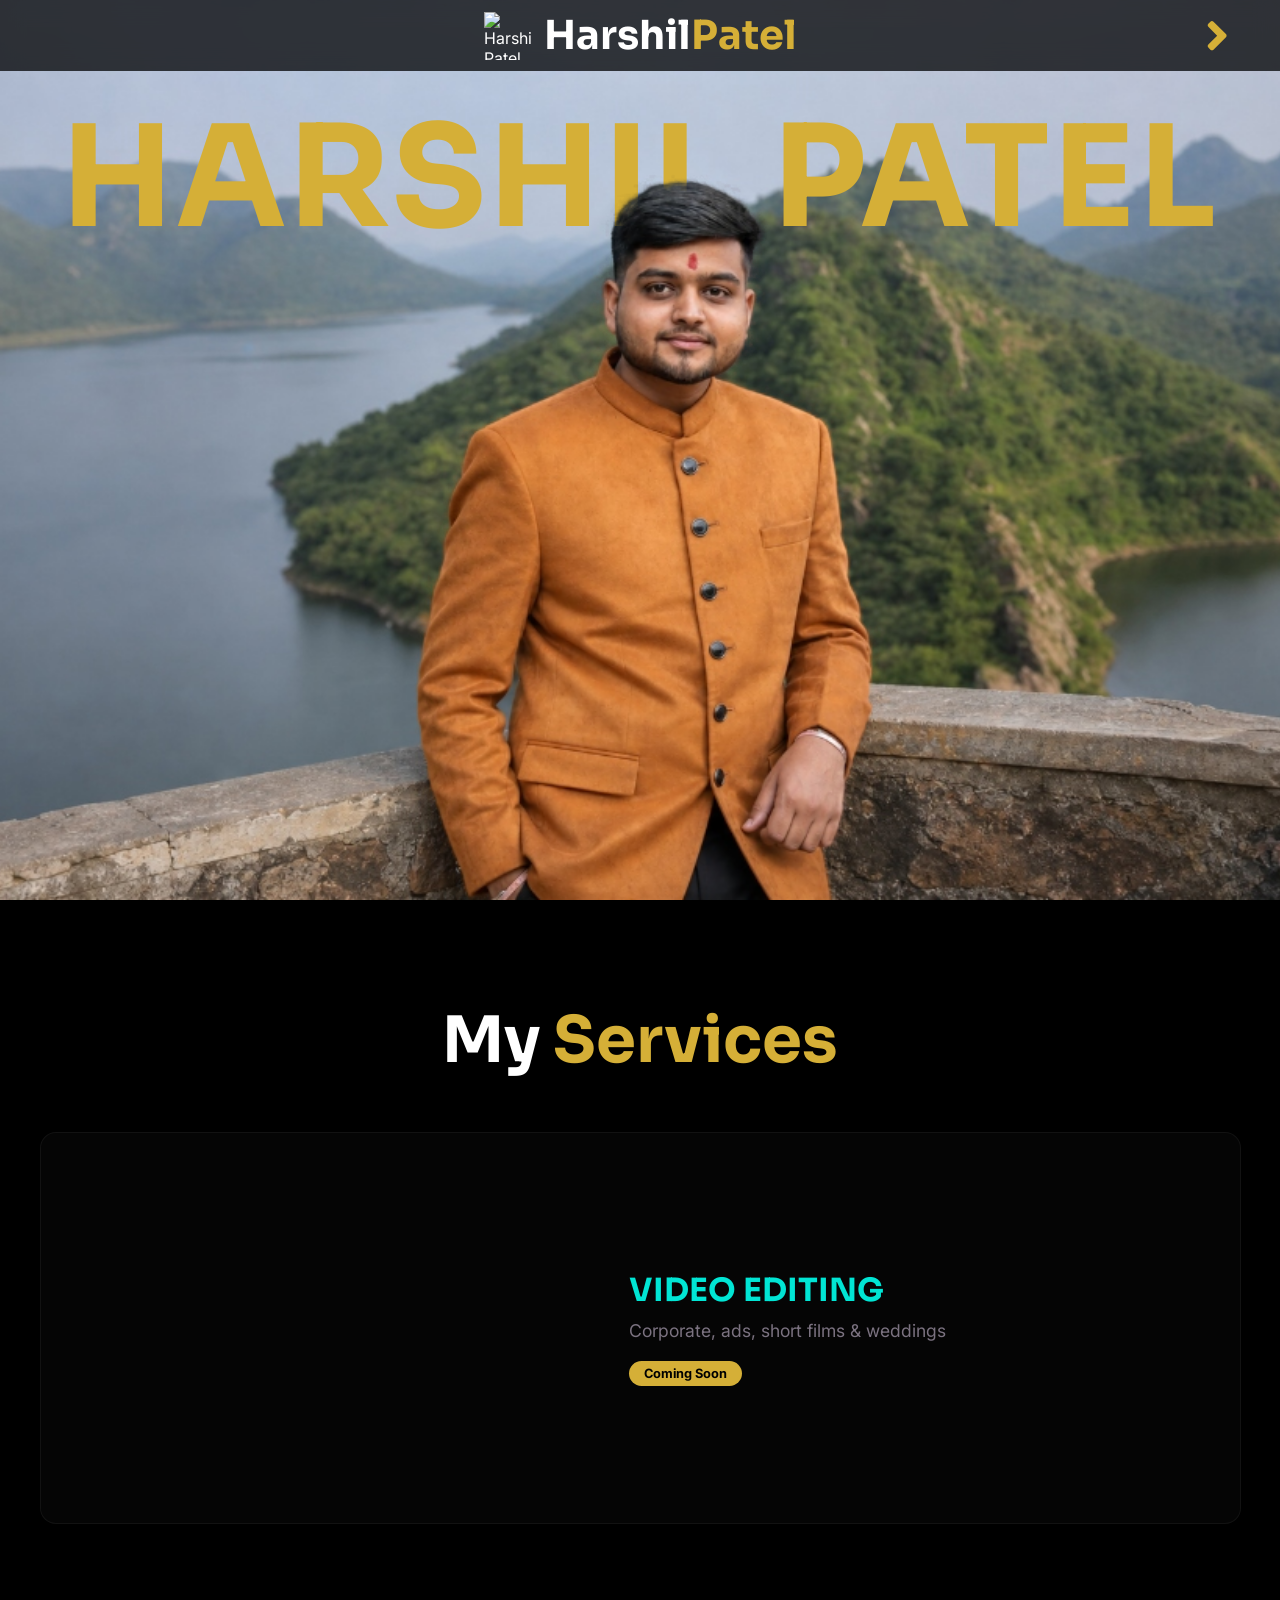
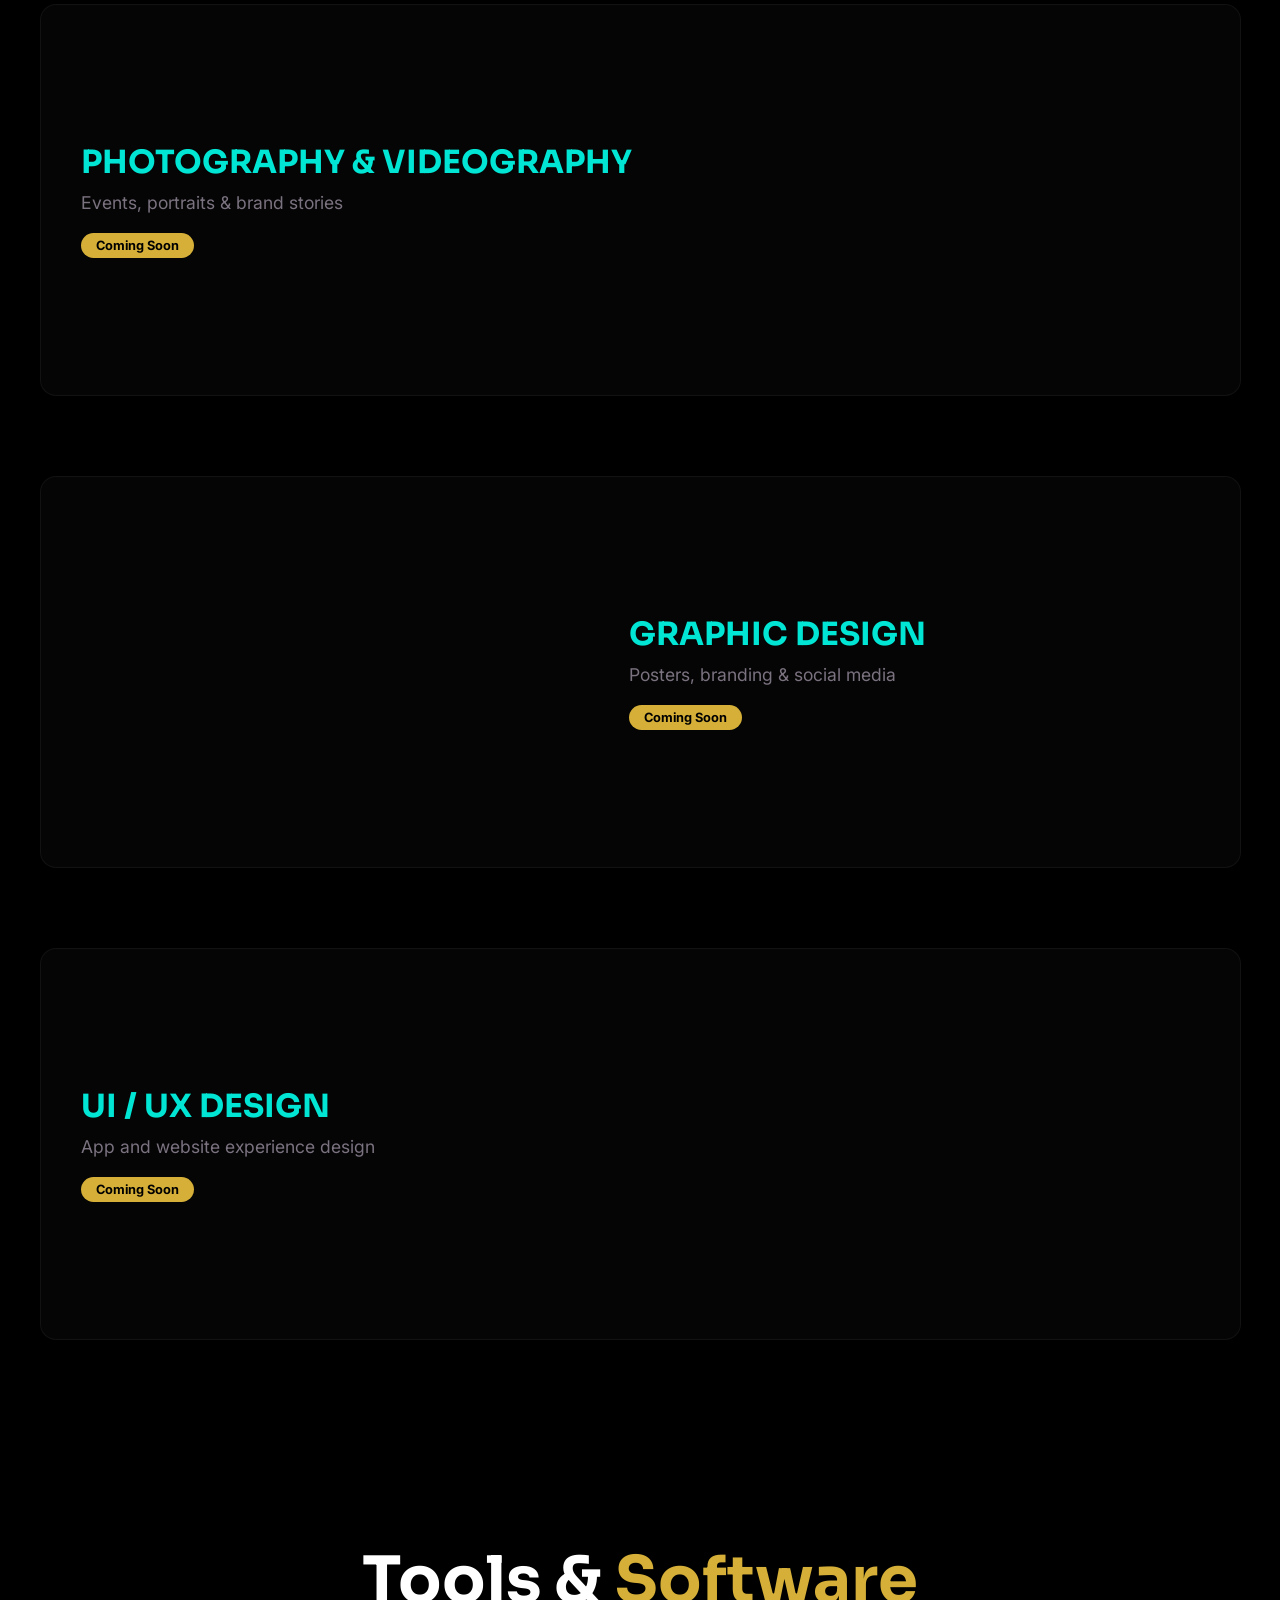
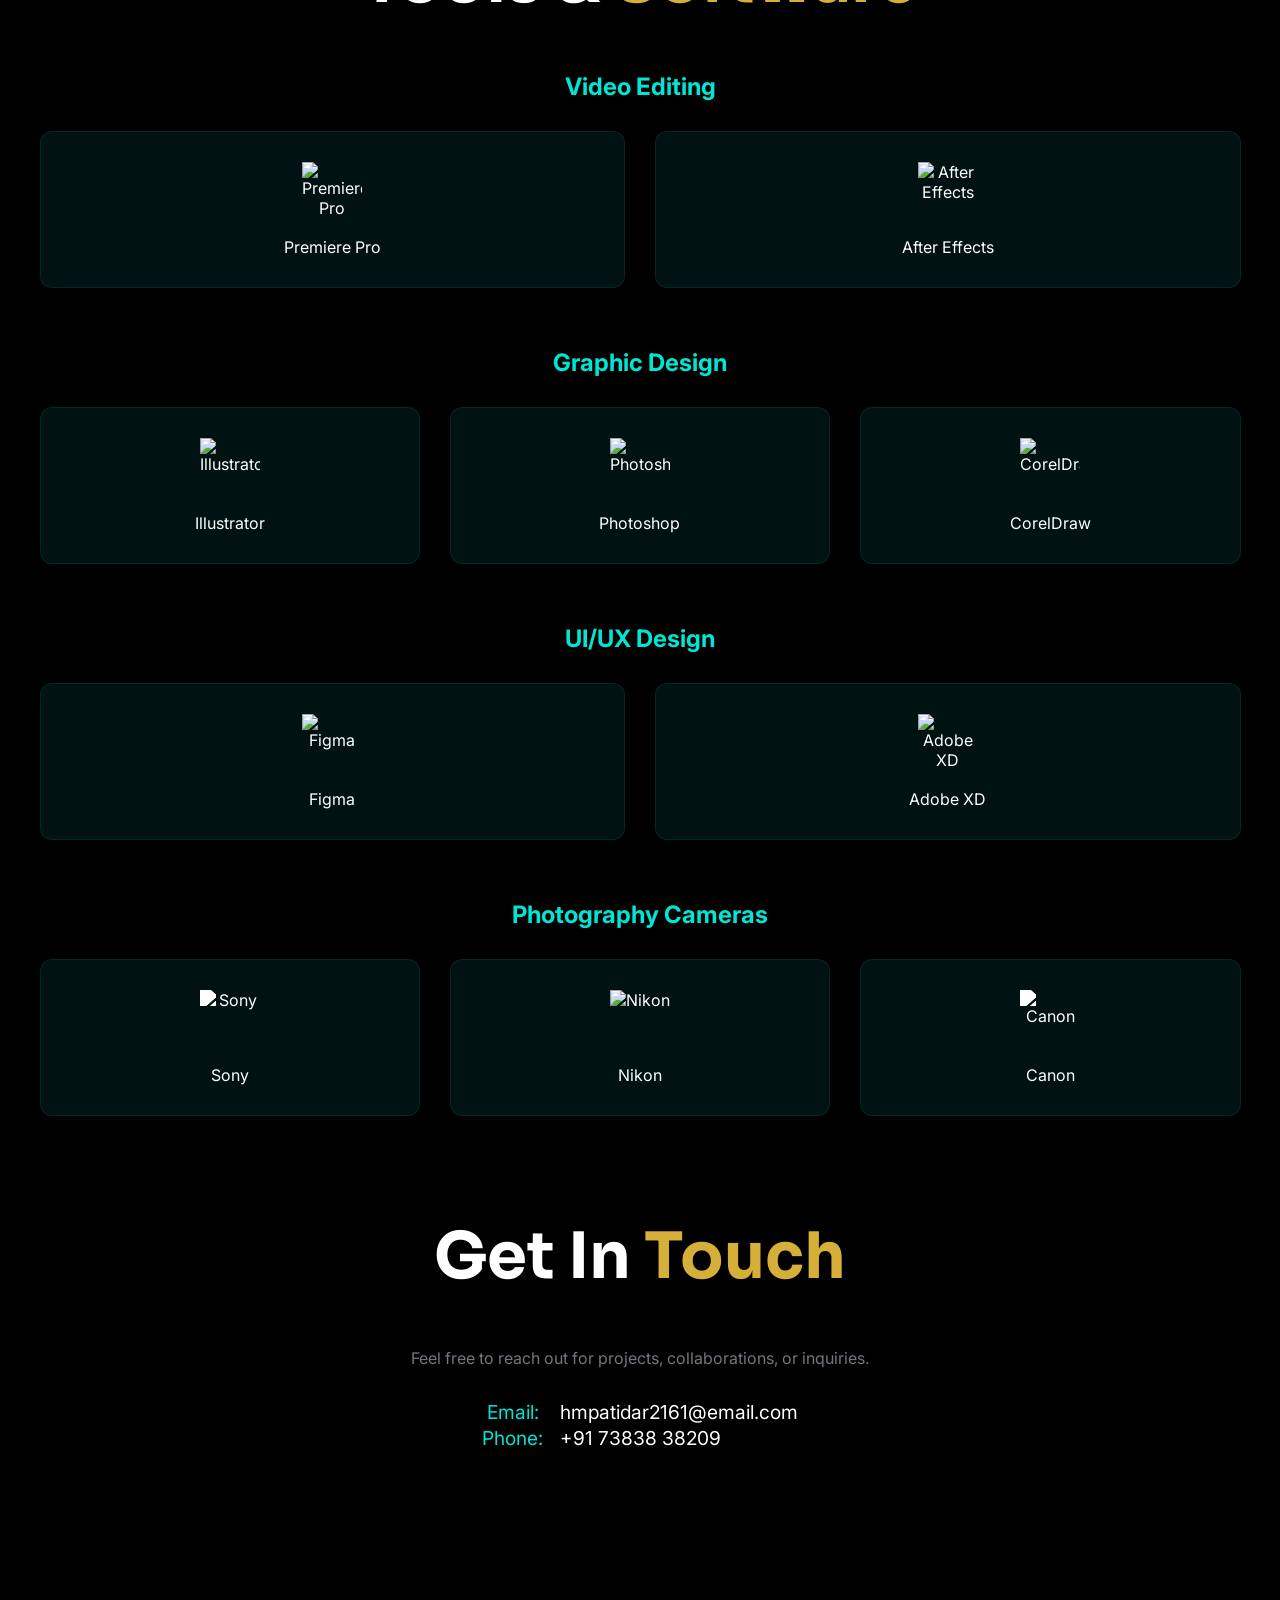
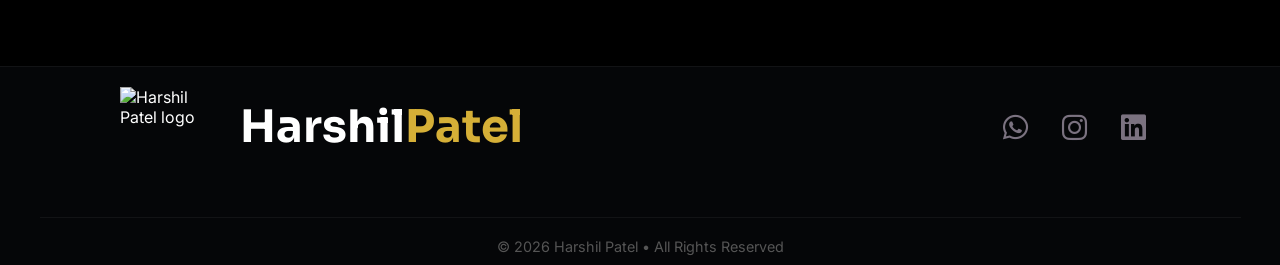
==== index.html @ 3a391cc7 "push to git" ====
<!DOCTYPE html>
<html lang="en">

<head>
  <meta charset="UTF-8" />
  <meta name="viewport" content="width=device-width, initial-scale=1.0" />
  <title>Harshil Patel | Cinematic Scroll Portfolio</title>
  <link rel="preconnect" href="https://fonts.googleapis.com">
  <link rel="preconnect" href="https://fonts.gstatic.com" crossorigin>
  <link
    href="https://fonts.googleapis.com/css2?family=Inter:wght@300;400;500;600&family=Sora:wght@400;600;700&display=swap"
    rel="stylesheet">
  <link rel="stylesheet" href="https://cdnjs.cloudflare.com/ajax/libs/font-awesome/6.4.0/css/all.min.css">
  <link rel="stylesheet" href="css/style.css" />
</head>

<body>

  <!-- NAVBAR -->
  <header class="navbar">
    <div class="nav-container">
      <a href="#" class="brand">
        <img src="assets/images/3D Logo SQ Saffron TP.gif" alt="Harshil Patel logo" class="brand-logo" />
        <div class="logo">Harshil<span>Patel</span></div>
      </a>

      <button class="hamburger" id="hamburger" aria-label="Open menu" aria-expanded="false" type="button">
        <svg width="20" height="24" viewBox="0 0 11 16" fill="none" xmlns="http://www.w3.org/2000/svg">
          <path d="M9.74365 8.64502L3.10303 15.2856C2.64404 15.7446 1.90186 15.7446 1.44775 15.2856L0.344238 14.1821C-0.114746 13.7231 -0.114746 12.981 0.344238 12.5269L5.05127 7.81982L0.344238 3.11279C-0.114746 2.65381 -0.114746 1.91162 0.344238 1.45752L1.44287 0.344238C1.90186 -0.114746 2.64404 -0.114746 3.09814 0.344238L9.73877 6.98486C10.2026 7.44385 10.2026 8.18604 9.74365 8.64502Z"/>
        </svg>
      </button>

      <nav class="nav-links" id="nav-links">
        <a href="#about" class="nav-link">About</a>
        <a href="#work" class="nav-link">Work</a>
        <a href="#tools" class="nav-link">Tools</a>
        <a href="#contact" class="nav-link">Contact</a>
      </nav>
    </div>
  </header>

  <!-- GSAP SCROLL CONTAINER -->
  <div class="scroll-container">

    <!-- HERO PINNED SECTION (Handles Hero -> Name Reveal -> About Me) -->
    <section class="pin-hero">

      <!-- SEQUENCE 1: Initial Full Image, Filled Name, Subtitle -->
      <div class="seq-1" style="z-index: 10;">
        <!-- BACKGROUND LAYER (Animates with seq-1) -->
        <div class="hero-layer hero-bg-layer" style="z-index: 0;">
          <img src="assets/images/harshil-lake.jpg" alt="Background" class="hero-bg-img"
            style="width: 100%; height: 100%; object-fit: cover;">
        </div>

        <div class="hero-layer hero-text-layer seq-1-text-layer">
          <div class="hero-text-content" style="width: 100%;">
            <h1 class="filled-name split-name">
              <span class="first-name">HARSHIL</span>
              <span class="last-name">PATEL</span>
            </h1>
          </div>
        </div>
        <div class="hero-layer hero-fg" style="z-index: 2;">
          <img src="assets/images/harshil-cutout.png" alt="Harshil Patel" class="profile-cutout">
        </div>
      </div>

      <!-- SEQUENCE 2: Stroke Name From Off-Screen -> Fills -> Subtitle Fades In -->
      <div class="seq-2">
        <div class="hero-text-content" style="width: 100%;">
          <svg class="stroke-name-svg">
            <text x="50%" y="50%" dy=".35em" text-anchor="middle" class="stroke-name-new">HARSHIL PATEL</text>
          </svg>
          <div class="seq-2-subtitle">
            <p class="hero-subtitle">Creative Visual Storyteller</p>
            <p class="hero-desc">Video Editing • Photography • Graphic Design • UI/UX</p>
          </div>
        </div>
      </div>

      <!-- SEQUENCE 3: About Me Fades In -->
      <div id="about" class="seq-3 about-content-pinned">
        <div class="container" style="max-width: 900px;">
          <h2 class="section-title" style="margin-bottom: 30px;">About <span>Me</span></h2>
          <div class="about-content">
            <p class="about-text">
              I'm a passionate creative professional dedicated to bringing stories to life through visual media. With
              expertise in video editing, photography, graphic design, and UI/UX, I combine technical skills with
              artistic vision to deliver compelling content that resonates with audiences.
            </p>
            <p class="about-text">
              My approach is collaborative and detail-oriented. Whether it's editing a corporate video, capturing a
              special moment, designing brand materials, or crafting intuitive digital experiences, I'm committed to
              exceeding expectations and creating work that makes an impact.
            </p>
            <div class="about-skills">
              <div class="skill-group">
                <h3>Video Production</h3>
                <ul>
                  <li>Video Editing</li>
                  <li>Color Grading</li>
                  <li>Motion Graphics</li>
                </ul>
              </div>
              <div class="skill-group">
                <h3>Visual Design</h3>
                <ul>
                  <li>Photography</li>
                  <li>Graphic Design</li>
                  <li>Branding</li>
                </ul>
              </div>
              <div class="skill-group">
                <h3>Digital Design</h3>
                <ul>
                  <li>UI/UX Design</li>
                  <li>Web Design</li>
                  <li>App Design</li>
                </ul>
              </div>
            </div>
          </div>
        </div>
      </div>

    </section>

    <!-- SERVICES (CHARACTER STYLE REVEAL) -->
    <section id="work" class="work-section panel">
      <div class="container">
        <h2 class="section-title">My <span>Services</span></h2>

        <div class="service-showcase">
          <!-- Video Editing -->
          <div class="service-card char-reveal">
            <div class="service-img"
              style="background-image: url('https://images.unsplash.com/photo-1574717024653-61fd2cf4d44d?auto=format&fit=crop&q=80&w=800');">
            </div>
            <div class="service-info">
              <h3>VIDEO EDITING</h3>
              <p>Corporate, ads, short films & weddings</p>
              <span class="coming-soon">Coming Soon</span>
            </div>
          </div>

          <!-- Photography & Videography -->
          <div class="service-card char-reveal">
            <div class="service-img"
              style="background-image: url('https://images.unsplash.com/photo-1516035069371-29a1b244cc32?auto=format&fit=crop&q=80&w=800');">
            </div>
            <div class="service-info">
              <h3>PHOTOGRAPHY & VIDEOGRAPHY</h3>
              <p>Events, portraits & brand stories</p>
              <span class="coming-soon">Coming Soon</span>
            </div>
          </div>

          <!-- Graphic Design -->
          <div class="service-card char-reveal">
            <div class="service-img"
              style="background-image: url('https://images.unsplash.com/photo-1626785773579-c19280ab4448?auto=format&fit=crop&q=80&w=800');">
            </div>
            <div class="service-info">
              <h3>GRAPHIC DESIGN</h3>
              <p>Posters, branding & social media</p>
              <span class="coming-soon">Coming Soon</span>
            </div>
          </div>

          <!-- UI/UX -->
          <div class="service-card char-reveal">
            <div class="service-img"
              style="background-image: url('https://images.unsplash.com/photo-1561070791-2526d30994b5?auto=format&fit=crop&q=80&w=800');">
            </div>
            <div class="service-info">
              <h3>UI / UX DESIGN</h3>
              <p>App and website experience design</p>
              <span class="coming-soon">Coming Soon</span>
            </div>
          </div>
        </div>
      </div>
    </section>

    <!-- TOOLS SECTION -->
    <section id="tools" class="tools-section panel">
      <div class="container tools-container">
        <h2 class="section-title">Tools &amp; <span>Software</span></h2>

        <div class="tools-categories-wrapper">
          <!-- Video Editing -->
          <div class="tools-category stagger-tool">
            <h3 class="tools-category-title">Video Editing</h3>
            <div class="tools-grid">
              <div class="tool-item">
                <img src="https://www.svgrepo.com/show/452150/adobe-premiere.svg" alt="Premiere Pro">
                <p>Premiere Pro</p>
              </div>
              <div class="tool-item">
                <img src="https://www.svgrepo.com/show/452141/adobe-after-effects.svg" alt="After Effects">
                <p>After Effects</p>
              </div>
            </div>
          </div>

          <!-- Graphic Design -->
          <div class="tools-category stagger-tool">
            <h3 class="tools-category-title">Graphic Design</h3>
            <div class="tools-grid">
              <div class="tool-item">
                <img src="https://www.svgrepo.com/show/452147/adobe-illustrator.svg" alt="Illustrator">
                <p>Illustrator</p>
              </div>
              <div class="tool-item">
                <img src="https://www.svgrepo.com/show/452149/adobe-photoshop.svg" alt="Photoshop">
                <p>Photoshop</p>
              </div>
              <div class="tool-item">
                <img
                  src="https://img.utdstc.com/icon/62f/136/62f1369d2e49fdcdf4989596eefad984413b9f39a8edcb775ceda2ad736e686c:200"
                  alt="CorelDraw">
                <p>CorelDraw</p>
              </div>
            </div>
          </div>

          <!-- UI/UX -->
          <div class="tools-category stagger-tool">
            <h3 class="tools-category-title">UI/UX Design</h3>
            <div class="tools-grid">
              <div class="tool-item">
                <img src="https://www.svgrepo.com/show/448222/figma.svg" alt="Figma">
                <p>Figma</p>
              </div>
              <div class="tool-item">
                <img src="https://www.svgrepo.com/show/452151/adobe-xd.svg" alt="Adobe XD">
                <p>Adobe XD</p>
              </div>
            </div>
          </div>

          <!-- Cameras -->
          <div class="tools-category stagger-tool">
            <h3 class="tools-category-title">Photography Cameras</h3>
            <div class="tools-grid">
              <div class="tool-item">
                <img src="https://www.svgrepo.com/show/303272/sony-2-logo.svg" alt="Sony"
                  style="filter: brightness(0) invert(1);">
                <p>Sony</p>
              </div>
              <div class="tool-item">
                <img
                  src="https://upload.wikimedia.org/wikipedia/commons/thumb/f/f3/Nikon_Logo.svg/250px-Nikon_Logo.svg.png"
                  alt="Nikon">
                <p>Nikon</p>
              </div>
              <div class="tool-item">
                <img
                  src="https://upload.wikimedia.org/wikipedia/commons/thumb/7/7b/Canon_logo.svg/2560px-Canon_logo.svg.png"
                  alt="Canon" style="filter: brightness(0) invert(1);">
                <p>Canon</p>
              </div>
            </div>
          </div>
        </div>
      </div>
    </section>

    <!-- CONTACT SECTION -->
    <section id="contact" class="contact-section fade-up">
      <div class="container">
        <h2 class="section-title">
          Get In <span>Touch</span>
        </h2>

        <p class="contact-text">
          Feel free to reach out for projects, collaborations, or inquiries.
        </p>

        <table class="contact-details-table">
          <tbody>
            <tr>
              <td class="contact-label">Email:</td>
              <td class="contact-value">
                <a href="mailto:hmpatidar2161@email.com">hmpatidar2161@email.com</a>
              </td>
            </tr>
            <tr>
              <td class="contact-label">Phone:</td>
              <td class="contact-value">
                <a href="tel:+917383838209">+91 73838 38209</a>
              </td>
            </tr>
          </tbody>
        </table>
      </div>
    </section>

    <!-- FULL WIDTH FOOTER -->
    <footer class="footer">
      <div class="footer-content container">
        <div class="footer-brand">
          <div class="footer-brand-content">
            <img src="assets/images/3D Logo SQ Saffron TP.gif" alt="Harshil Patel logo" class="footer-brand-logo" />
            <div class="logo">Harshil<span>Patel</span></div>
          </div>
        </div>
        <div class="social-icons">
          <a href="https://wa.me/917383838209" aria-label="WhatsApp"><i class="fa-brands fa-whatsapp"></i></a>
          <a href="https://instagram.com/ihmpatidar" aria-label="Instagram"><i class="fa-brands fa-instagram"></i></a>
          <a href="https://linkedin.com/in/harshil-patel-337369223/" aria-label="LinkedIn"><i
              class="fa-brands fa-linkedin"></i></a>
        </div>
      </div>
      <div class="footer-bottom container">
        <p>© 2026 Harshil Patel • All Rights Reserved</p>
      </div>
    </footer>

  </div>

  <script src="https://cdnjs.cloudflare.com/ajax/libs/gsap/3.12.2/gsap.min.js"></script>
  <script src="https://cdnjs.cloudflare.com/ajax/libs/gsap/3.12.2/ScrollTrigger.min.js"></script>
  <script src="js/main.js"></script>

  <!-- Mobile Hamburger Menu Script -->
  <script>
    const hamburger = document.getElementById('hamburger');
    const navLinks = document.getElementById('nav-links');

    hamburger.addEventListener('click', () => {
      const isOpen = navLinks.classList.toggle('open');
      hamburger.classList.toggle('active', isOpen);
      hamburger.setAttribute('aria-expanded', isOpen);
    });

    // Close menu when a nav link is clicked
    document.querySelectorAll('.nav-link').forEach(link => {
      link.addEventListener('click', () => {
        navLinks.classList.remove('open');
        hamburger.classList.remove('active');
        hamburger.setAttribute('aria-expanded', false);
      });
    });
  </script>
</body>

</html>
---- css/style.css ----
/* ORIGINAL THEME VARIABLES */
:root {
  --dark-bg: #000000;
  --light-bg: #F9F9FB;
  --text-dark: #1F172A;
  --text-light: #FFFFFF;
  --text-muted: #7B7280;
  --accent-teal: #01E5D4;
  --accent-cyan: #01C2FF;
  --accent-gold: #D5AF37;
  --font-heading: 'Sora', sans-serif;
  --font-body: 'Inter', sans-serif;
}

* {
  margin: 0;
  padding: 0;
  box-sizing: border-box;
}

body {
  font-family: var(--font-body);
  background-color: var(--dark-bg);
  color: var(--text-light);
  overflow-x: hidden;
}

a {
  color: inherit;
  text-decoration: none;
}

/* NAVBAR */
.navbar {
  position: fixed;
  top: 0;
  width: 100%;
  padding: 10px 30px;
  background: rgba(12, 13, 16, 0.8);
  backdrop-filter: blur(11px);
  z-index: 1001;
}

.nav-container {
  max-width: 1201px;
  margin: auto;
  display: flex;
  justify-content: center;
  align-items: center;
  position: relative;
}

.brand {
  display: flex;
  align-items: center;
  gap: 12px;
  justify-content: center;
}

.brand-logo {
  width: 48px;
  height: 48px;
  object-fit: contain;
  animation: brand-rotate 4s linear infinite;
  transform-style: preserve-3d;
}

.hamburger {
  position: absolute;
  right: 1px;
  width: 44px;
  height: 44px;
  display: flex;
  align-items: center;
  justify-content: center;
  background: transparent;
  border: none;
  padding: 8px;
  cursor: pointer;
  z-index: 1101;
  transition: all 0.3s ease;
}

.hamburger:hover {
  transform: scale(1.1);
}

.hamburger svg {
  width: 30px;
  height: 30px;
  transition: transform 0.4s cubic-bezier(0.34, 1.56, 0.64, 1);
}

.hamburger svg path {
  fill: var(--accent-gold);
  transition: fill 0.3s ease;
}

.hamburger.active svg {
  transform: rotate(90deg);
}

.hamburger span {
  display: none;
}

.hamburger.active::before {
  transform: rotate(90deg);
  content: "→";
}

.nav-links {
  position: fixed;
  top: 0;
  right: -100%;
  width: 280px;
  height: 100vh;
  display: flex;
  flex-direction: column;
  justify-content: center;
  align-items: center;
  gap: 32px;
  padding: 100px 20px;
  background: rgba(12, 13, 16, 0.96);
  backdrop-filter: blur(15px);
  transition: right 0.3s ease;
  z-index: 1100;
}

.nav-links.open {
  right: 0;
}

.nav-links a {
  margin-left: 0;
  font-size: 1.9rem;
  text-align: center;
  width: 100%;
  padding: 12px 0;
}

@keyframes brand-rotate {
  0% {
    transform: rotateY(0deg);
  }
  100% {
    transform: rotateY(360deg);
  }
}

.logo {
  font-family: var(--font-heading);
  font-size: 2.5rem;
  font-weight: 701;
}

.logo span {
  color: var(--accent-gold);
}

.nav-links a {
  margin-left: 26px;
  font-size: 1.9rem;
  transition: color 1.3s;
}

.nav-links a:hover {
  color: var(--accent-teal);
}

/* GSAP SCROLL LAYOUT */
.scroll-container {
  position: relative;
  width: 100%;
}

.panel {
  min-height: 100vh;
  padding: 100px 20px;
  display: flex;
  flex-direction: column;
  justify-content: center;
  position: relative;
  z-index: 11;
  background: var(--dark-bg);
}

.container {
  max-width: 1201px;
  margin: 0 auto;
  width: 100%;
}

.section-title {
  font-family: var(--font-heading);
  font-size: 4rem;
  text-align: center;
  margin-bottom: 51px;
}

.section-title span {
  color: var(--accent-gold);
}

/* -------------------------------------
   HERO PINNED SEQUENCES
----------------------------------------*/
.pin-hero {
  position: relative;
  height: 100vh;
  width: 100%;
  overflow: hidden;
  background: var(--dark-bg);
}

.seq0,
.seq-1,
.seq-2 {
  position: absolute;
  top: 0;
  left: 0;
  width: 100%;
  height: 100%;
  display: flex;
  align-items: center;
  justify-content: center;
  flex-direction: column;
}

/* --- SEQ 2: Initial full image, filled name, text --- */
.seq0 {
  z-index: 11;
  transform-origin: center center;
}

.hero-layer {
  position: absolute;
  top: 0;
  left: 0;
  width: 100%;
  height: 100%;
  display: flex;
  align-items: center;
  justify-content: center;
}

.hero-text-layer {
  z-index: 2;
  flex-direction: column;
}

.hero-text-content {
  text-align: center;
  display: flex;
  flex-direction: column;
  align-items: center;
  justify-content: center;
}

.filled-name {
  font-family: var(--font-heading);
  font-size: 10vw;
  font-weight: 700;
  margin: 0;
  line-height: 1;
  text-align: center;
  white-space: nowrap;
  letter-spacing: 4px;
  color: var(--accent-gold);
}

.seq-1-text-layer {
  z-index: 1;
  justify-content: flex-start;
  padding-top: 12vh;
}

.split-name {
  font-size: 11vw;
  letter-spacing: 2px;
  margin-top: 0;
  display: flex;
  justify-content: center;
  align-items: flex-start;
  gap: 3vw;
  width: 100%;
}

.last-name-group {
  display: flex;
  flex-direction: column;
  align-items: flex-start;
}

.subtitle-text {
  font-size: 2vw;
  font-family: var(--font-body);
  color: var(--accent-teal);
  letter-spacing: 4px;
  text-transform: uppercase;
  margin-top: 0vw;
  font-weight: 400;
  white-space: nowrap;
}

.split-name .first-name,
.split-name .last-name {
  position: relative;
  right: auto;
  left: auto;
  margin: 0;
  line-height: 1;
}

.seq-1-subtitle {
  margin-top: 20px;
  opacity: 1;
  text-align: center;
}

.hero-subtitle {
  font-size: 2rem;
  color: var(--accent-teal);
  letter-spacing: 2px;
  text-transform: uppercase;
  margin-bottom: 10px;
}

.hero-desc {
  font-size: 1.2rem;
  color: var(--text-muted);
}

.hero-fg {
  z-index: 2;
  /* Removed align-items: flex-end to allow full height */
}

.profile-cutout {
  width: 100%;
  height: 100%;
  object-fit: cover;
}

/* --- SEQ 2: New stroke name from offscreen, fills, text fades in --- */
.seq-2 {
  z-index: 20;
  opacity: 0;
  /* Hidden initially, GSAP brings it in */
  pointer-events: none;
}

.stroke-name-svg {
  width: 100vw;
  height: 12vw;
  /* Accommodate the 10vw font size */
  overflow: visible;
}

.stroke-name-new {
  font-family: var(--font-heading);
  font-size: 10vw;
  font-weight: 700;
  letter-spacing: 4px;
  fill: var(--dark-bg);
  /* This perfectly hides the overlapping inner strokes! */
  stroke: var(--accent-gold);
  stroke-width: 4px;
  /* With paint-order, 4px gives a clean 2px outward stroke */
  stroke-linejoin: round;
  paint-order: stroke fill;
  filter: drop-shadow(0 0 1px rgba(212, 175, 55, 0.3));
}

.seq-2-subtitle {
  margin-top: 20px;
  text-align: center;
  opacity: 0;
  /* Hidden initially */
}

/* --- SEQ 3: About Me Pinned --- */
.seq-3 {
  z-index: 30;
  opacity: 0;
  /* GSAP fades this in */
  background: var(--dark-bg);
}

.about-content-pinned {
  padding-top: 80px;
}

.about-content {
  max-width: 900px;
  margin: 0 auto;
}

.about-text {
  font-size: 1.1rem;
  line-height: 1.8;
  color: var(--text-muted);
  margin-bottom: 25px;
  text-align: center;
}

.about-skills {
  display: grid;
  grid-template-columns: repeat(auto-fit, minmax(200px, 1fr));
  gap: 30px;
  margin-top: 50px;
}

.skill-group {
  background: rgba(0, 229, 212, 0.05);
  padding: 30px;
  border-radius: 12px;
  border-left: 3px solid var(--accent-teal);
}

.skill-group h3 {
  color: var(--accent-teal);
  margin-bottom: 15px;
  font-family: var(--font-heading);
}

.skill-group ul {
  list-style: none;
  color: var(--text-muted);
}

.skill-group li {
  padding: 8px 0;
}

.skill-group li:before {
  content: "→ ";
  color: var(--accent-gold);
  margin-right: 8px;
}


/* -------------------------------------
   SERVICES
----------------------------------------*/
.service-showcase {
  display: flex;
  flex-direction: column;
  gap: 80px;
}

.service-card {
  display: flex;
  align-items: center;
  gap: 50px;
  background: rgba(255, 255, 255, 0.02);
  border-radius: 16px;
  padding: 20px;
  border: 1px solid rgba(255, 255, 255, 0.05);
}

.service-card:nth-child(even) {
  flex-direction: row-reverse;
}

.service-img {
  width: 45%;
  height: 350px;
  background-size: cover;
  background-position: center;
  border-radius: 12px;
}

.service-info {
  width: 55%;
  padding: 20px;
}

.service-info h3 {
  font-size: 2rem;
  font-family: var(--font-heading);
  color: var(--accent-teal);
  margin-bottom: 10px;
}

.service-info p {
  font-size: 1.1rem;
  color: var(--text-muted);
  margin-bottom: 20px;
}

.coming-soon {
  display: inline-block;
  font-size: 0.8rem;
  padding: 5px 15px;
  background: var(--accent-gold);
  color: #000;
  border-radius: 20px;
  font-weight: bold;
}

/* -------------------------------------
  TOOLS
----------------------------------------*/
.tools-categories-wrapper {
  display: flex;
  flex-direction: column;
  gap: 60px;
}

.tools-category-title {
  color: var(--accent-teal);
  font-size: 1.5rem;
  margin-bottom: 30px;
  text-align: center;
}

.tools-grid {
  display: grid;
  grid-template-columns: repeat(auto-fit, minmax(150px, 1fr));
  gap: 30px;
  justify-content: center;
}

.tool-item {
  background: rgba(0, 229, 212, 0.08);
  padding: 30px 20px;
  border-radius: 12px;
  border: 1px solid rgba(0, 229, 212, 0.1);
  text-align: center;
  display: flex;
  flex-direction: column;
  align-items: center;
}

.tool-item img {
  width: 60px;
  height: 60px;
  margin-bottom: 15px;
  object-fit: contain;
}

/* -------------------------------------
CONTACT & FOOTER
----------------------------------------*/
.contact-section {
  min-height: 50vh;
  justify-content: center;
  padding-bottom: 100px;
}

.contact-section .contact-text {
  text-align: center;
  margin-bottom: 30px;
  color: var(--text-muted);
}

.contact-details-table {
  margin: 0 auto 50px auto;
  font-size: 1.2rem;
}

.contact-label {
  color: var(--accent-teal);
  padding-right: 15px;
  text-align: center;
}

.contact-value a {
  color: #fff;
  transition: color 0.3s;
}

.contact-value a:hover {
  color: var(--accent-cyan);
}

/* FOOTER */
.footer {
  width: 100%;
  background: #050608;
  border-top: 1px solid rgba(255, 255, 255, 0.05);
  padding: 10px 0 10px 0;
}

.footer-content {
  display: flex;
  justify-content: space-between;
  align-items: center;
  margin-bottom: 40px;
  padding: 0 40px;
}

.footer-brand {
  margin-left: 40px;
  display: flex;
  flex-direction: column;
  align-items: flex-start;
  gap: 20px;
}

.footer-brand .logo {
  font-size: 2.8rem;
  font-family: var(--font-heading);
  font-weight: 700;
  margin: 0;
  line-height: 1;
  margin-left: 30px;
}

.footer-brand-content {
  display: flex;
  align-items: center;
  gap: 0;
}

.footer-brand-logo {
  width: 90px;
  height: 90px;
  object-fit: contain;
  animation: brand-rotate 4s linear infinite;
  transform-style: preserve-3d;
  flex-shrink: 0;
  margin-top: 10px;
}


.footer-brand .logo span {
  color: var(--accent-gold);
}

.footer .social-icons {
  margin-right: 40px;
}

.footer .social-icons a {
  margin: 0 15px;
  font-size: 1.8rem;
  color: var(--text-muted);
  transition: 0.3s;
}

.footer .social-icons a:hover {
  color: var(--accent-teal);
}

.footer-bottom {
  text-align: center;
  padding-top: 20px;
  border-top: 1px solid rgba(255, 255, 255, 0.05);
  color: #555;
  font-size: 0.9rem;
}

/* Responsive */
@media (max-width: 768px) {

  .footer-content {
    flex-direction: column;
    text-align: center;
    gap: 20px;
  }

  .seq-1-text-layer {
    padding-top: 10vh;
    /* Move text to the top */
  }

  .split-name {
    font-size: 16vw !important;
    /* Larger since they are stacked */
    display: flex;
    flex-direction: column;
    align-items: center;
    height: auto;
    gap: 0;
  }

  .last-name-group {
    align-items: center;
    /* Center subtitle under PATEL on mobile */
  }

  .subtitle-text {
    font-size: 5.5vw;
    /* Scale up for readability on mobile */
    margin-top: 1vw;
    letter-spacing: 2px;
  }

  .split-name .first-name,
  .split-name .last-name {
    position: relative;
    right: auto;
    left: auto;
    margin: 0;
  }

  .filled-name,
  .stroke-name-new {
    font-size: 11vw;
    /* Smaller so it fits completely */
  }

  .service-card,
  .service-card:nth-child(even) {
    flex-direction: column;
    text-align: center;
  }

  .service-img,
  .service-info {
    width: 100%;
  }

  .hero-subtitle {
    font-size: 1.2rem;
  }

  .hero-desc {
    font-size: 0.9rem;
  }
}
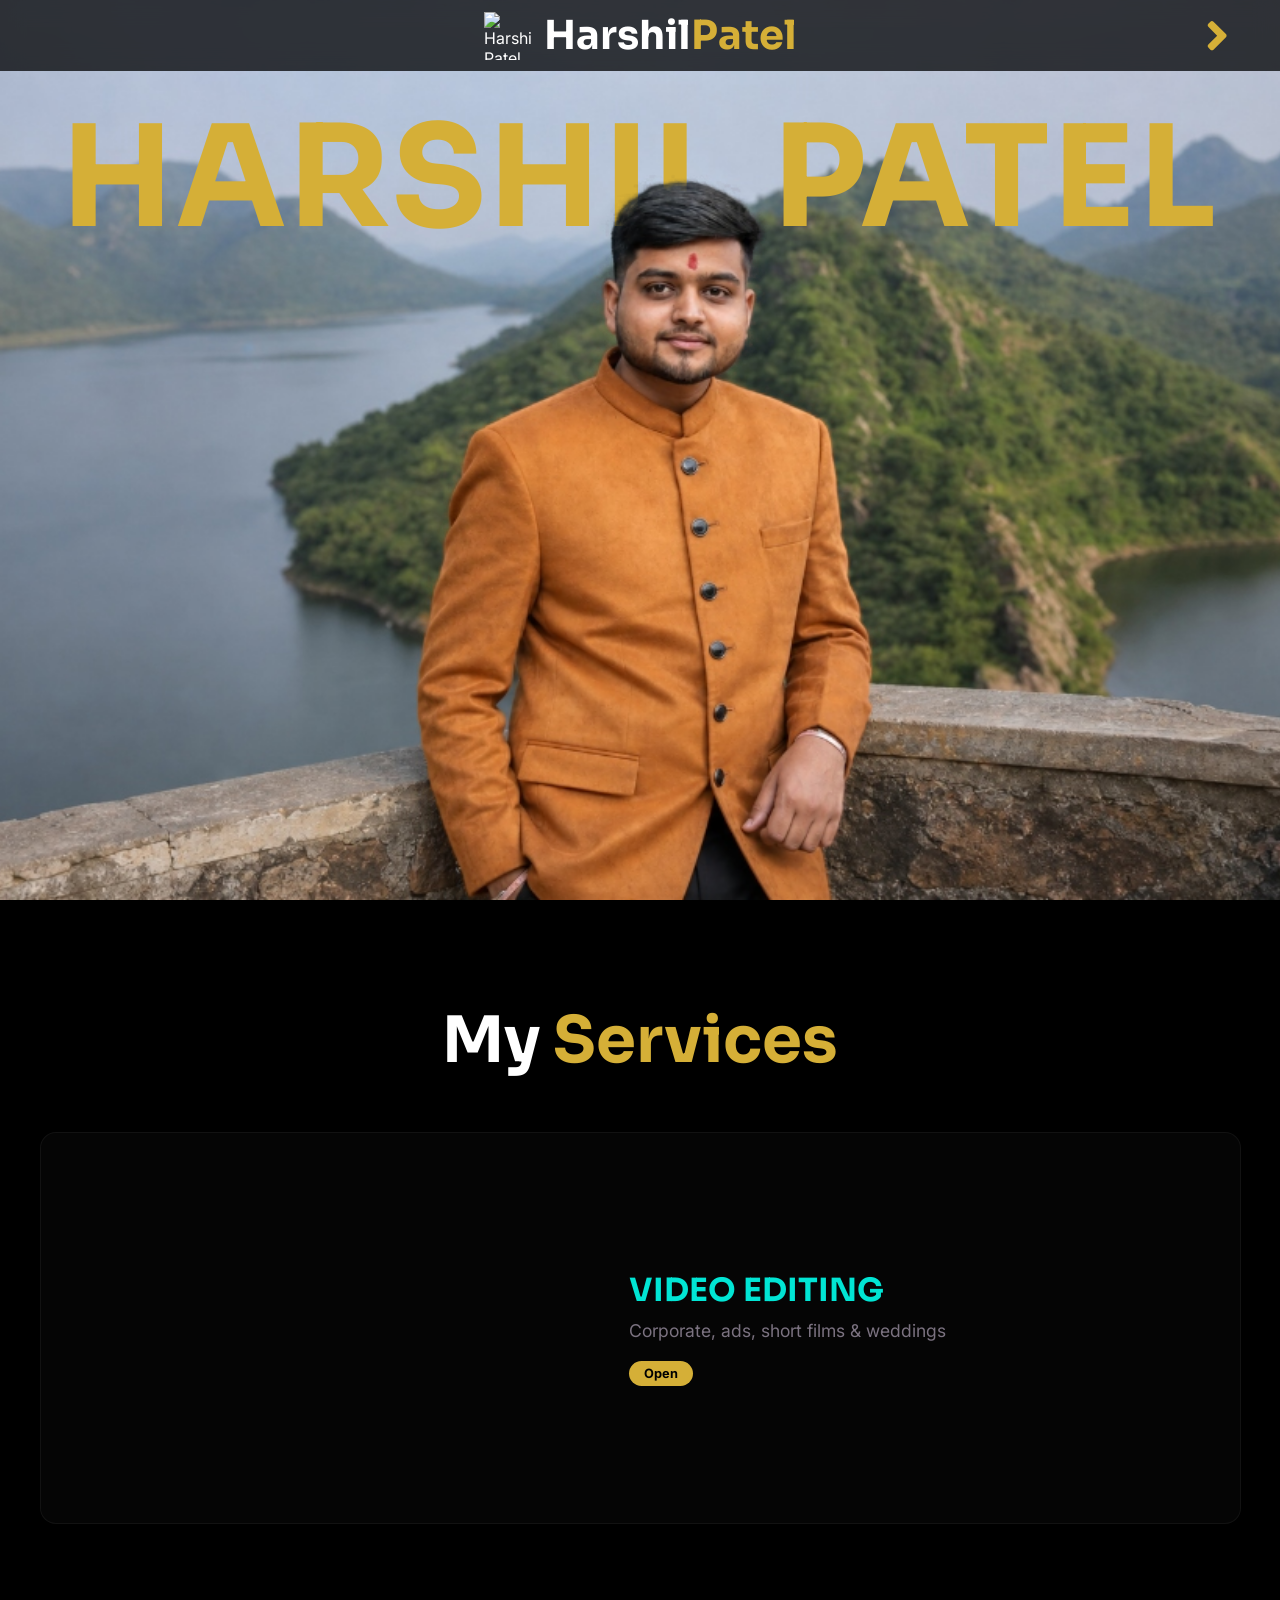
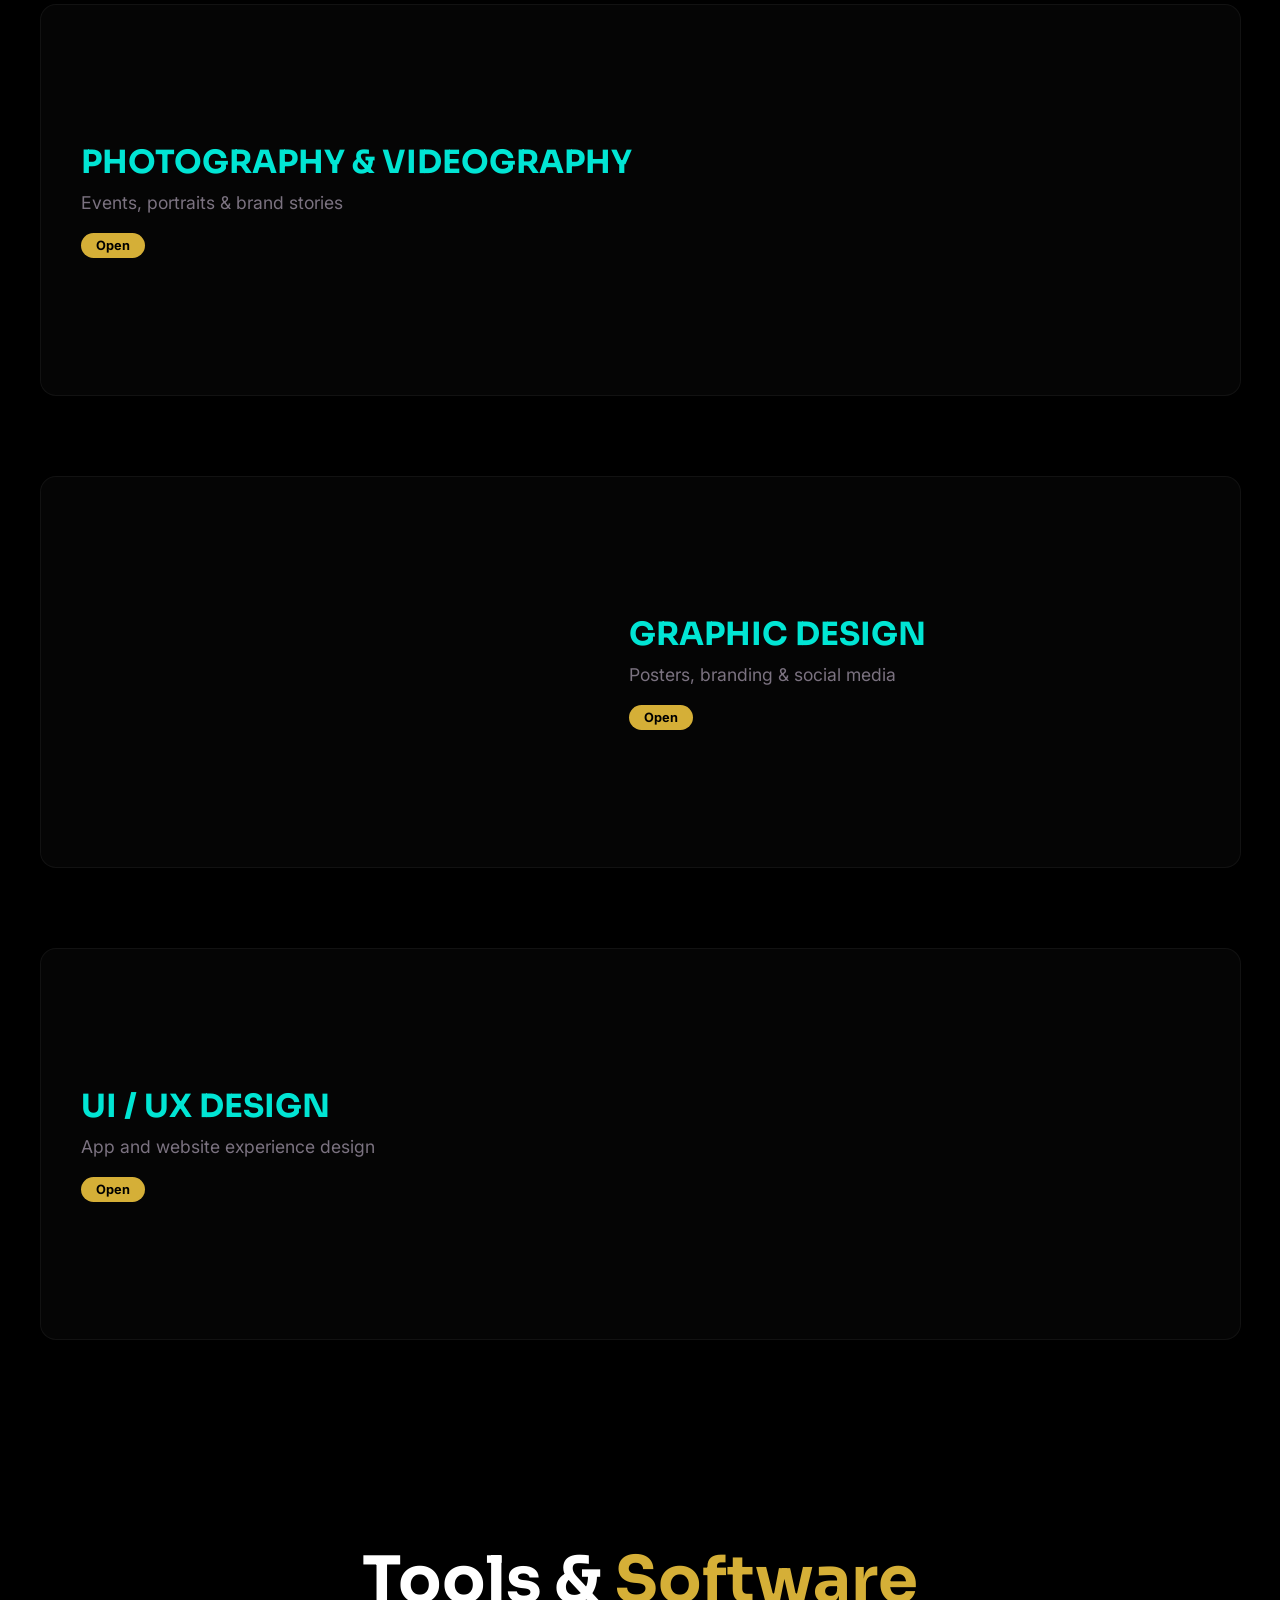
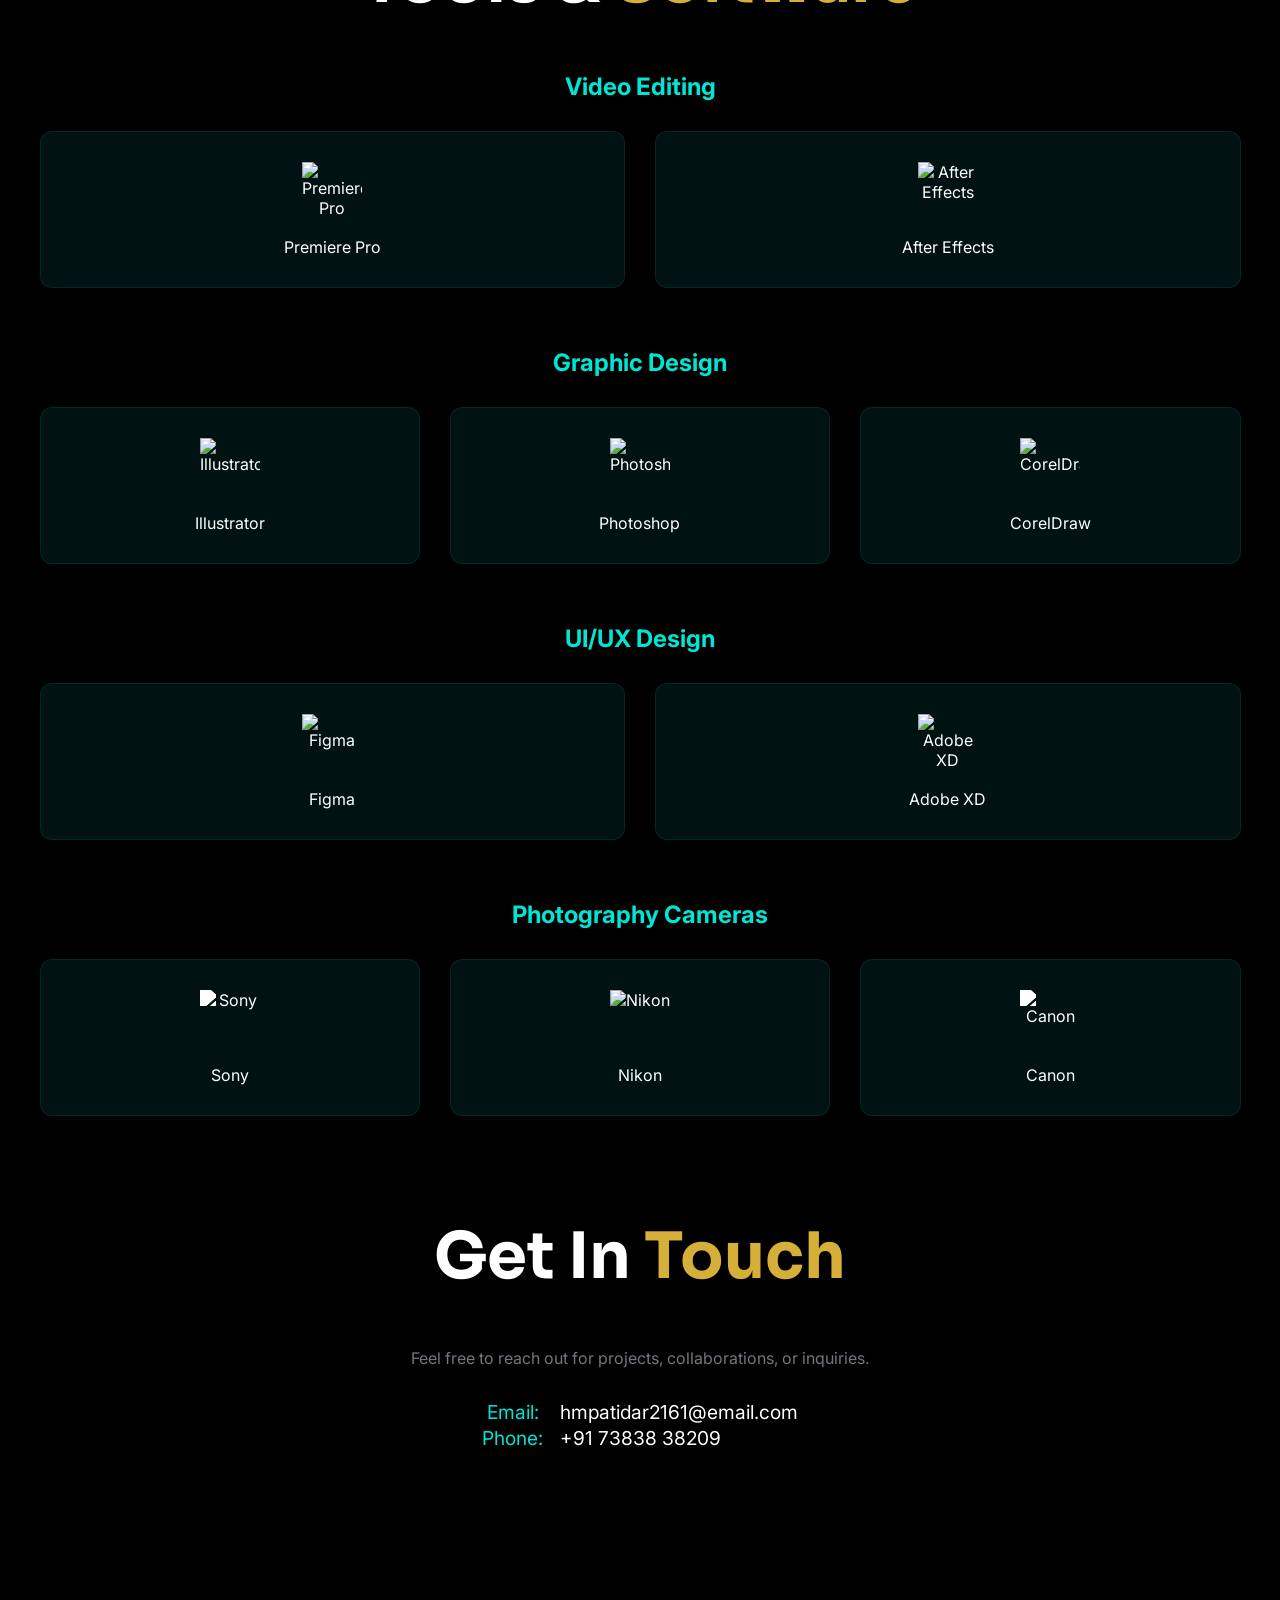
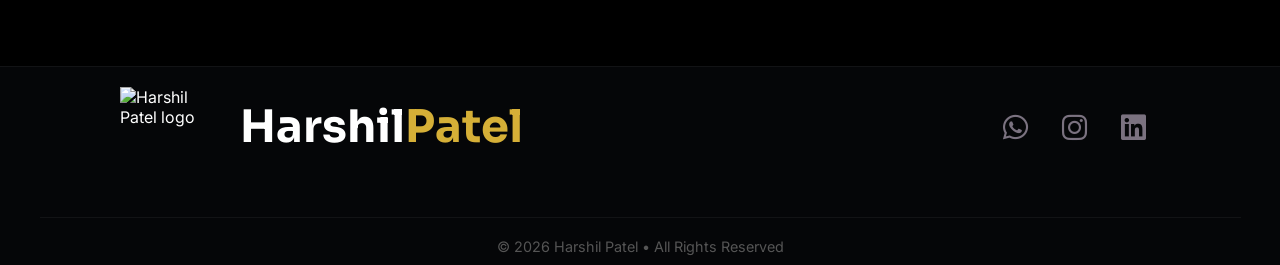
==== commit f043b6dc: "feat: Enhance service cards with hover effects and link functionality - Updated service cards in ind" ====
--- a/index.html
+++ b/index.html
@@ -133,52 +133,52 @@
 
         <div class="service-showcase">
           <!-- Video Editing -->
-          <div class="service-card char-reveal">
+          <a class="service-card char-reveal" href="Pages/video-editing.html">
             <div class="service-img"
               style="background-image: url('https://images.unsplash.com/photo-1574717024653-61fd2cf4d44d?auto=format&fit=crop&q=80&w=800');">
             </div>
             <div class="service-info">
               <h3>VIDEO EDITING</h3>
               <p>Corporate, ads, short films & weddings</p>
-              <span class="coming-soon">Coming Soon</span>
-            </div>
-          </div>
+              <span class="coming-soon">Open</span>
+            </div>
+          </a>
 
           <!-- Photography & Videography -->
-          <div class="service-card char-reveal">
+          <a class="service-card char-reveal" href="Pages/photography-videography.html">
             <div class="service-img"
               style="background-image: url('https://images.unsplash.com/photo-1516035069371-29a1b244cc32?auto=format&fit=crop&q=80&w=800');">
             </div>
             <div class="service-info">
               <h3>PHOTOGRAPHY & VIDEOGRAPHY</h3>
               <p>Events, portraits & brand stories</p>
-              <span class="coming-soon">Coming Soon</span>
-            </div>
-          </div>
+              <span class="coming-soon">Open</span>
+            </div>
+          </a>
 
           <!-- Graphic Design -->
-          <div class="service-card char-reveal">
+          <a class="service-card char-reveal" href="Pages/graphic-design.html">
             <div class="service-img"
               style="background-image: url('https://images.unsplash.com/photo-1626785773579-c19280ab4448?auto=format&fit=crop&q=80&w=800');">
             </div>
             <div class="service-info">
               <h3>GRAPHIC DESIGN</h3>
               <p>Posters, branding & social media</p>
-              <span class="coming-soon">Coming Soon</span>
-            </div>
-          </div>
+              <span class="coming-soon">Open</span>
+            </div>
+          </a>
 
           <!-- UI/UX -->
-          <div class="service-card char-reveal">
+          <a class="service-card char-reveal" href="Pages/ui-ux.html">
             <div class="service-img"
               style="background-image: url('https://images.unsplash.com/photo-1561070791-2526d30994b5?auto=format&fit=crop&q=80&w=800');">
             </div>
             <div class="service-info">
               <h3>UI / UX DESIGN</h3>
               <p>App and website experience design</p>
-              <span class="coming-soon">Coming Soon</span>
-            </div>
-          </div>
+              <span class="coming-soon">Open</span>
+            </div>
+          </a>
         </div>
       </div>
     </section>
--- a/css/style.css
+++ b/css/style.css
@@ -457,6 +457,16 @@
   border-radius: 16px;
   padding: 20px;
   border: 1px solid rgba(255, 255, 255, 0.05);
+  color: inherit;
+  text-decoration: none;
+  cursor: pointer;
+  transition: transform 0.25s ease, border-color 0.25s ease, background 0.25s ease;
+}
+
+.service-card:hover {
+  transform: translateY(-4px);
+  border-color: rgba(212, 175, 55, 0.45);
+  background: rgba(255, 255, 255, 0.04);
 }
 
 .service-card:nth-child(even) {
@@ -720,4 +730,4 @@
   .hero-desc {
     font-size: 0.9rem;
   }
-}+}
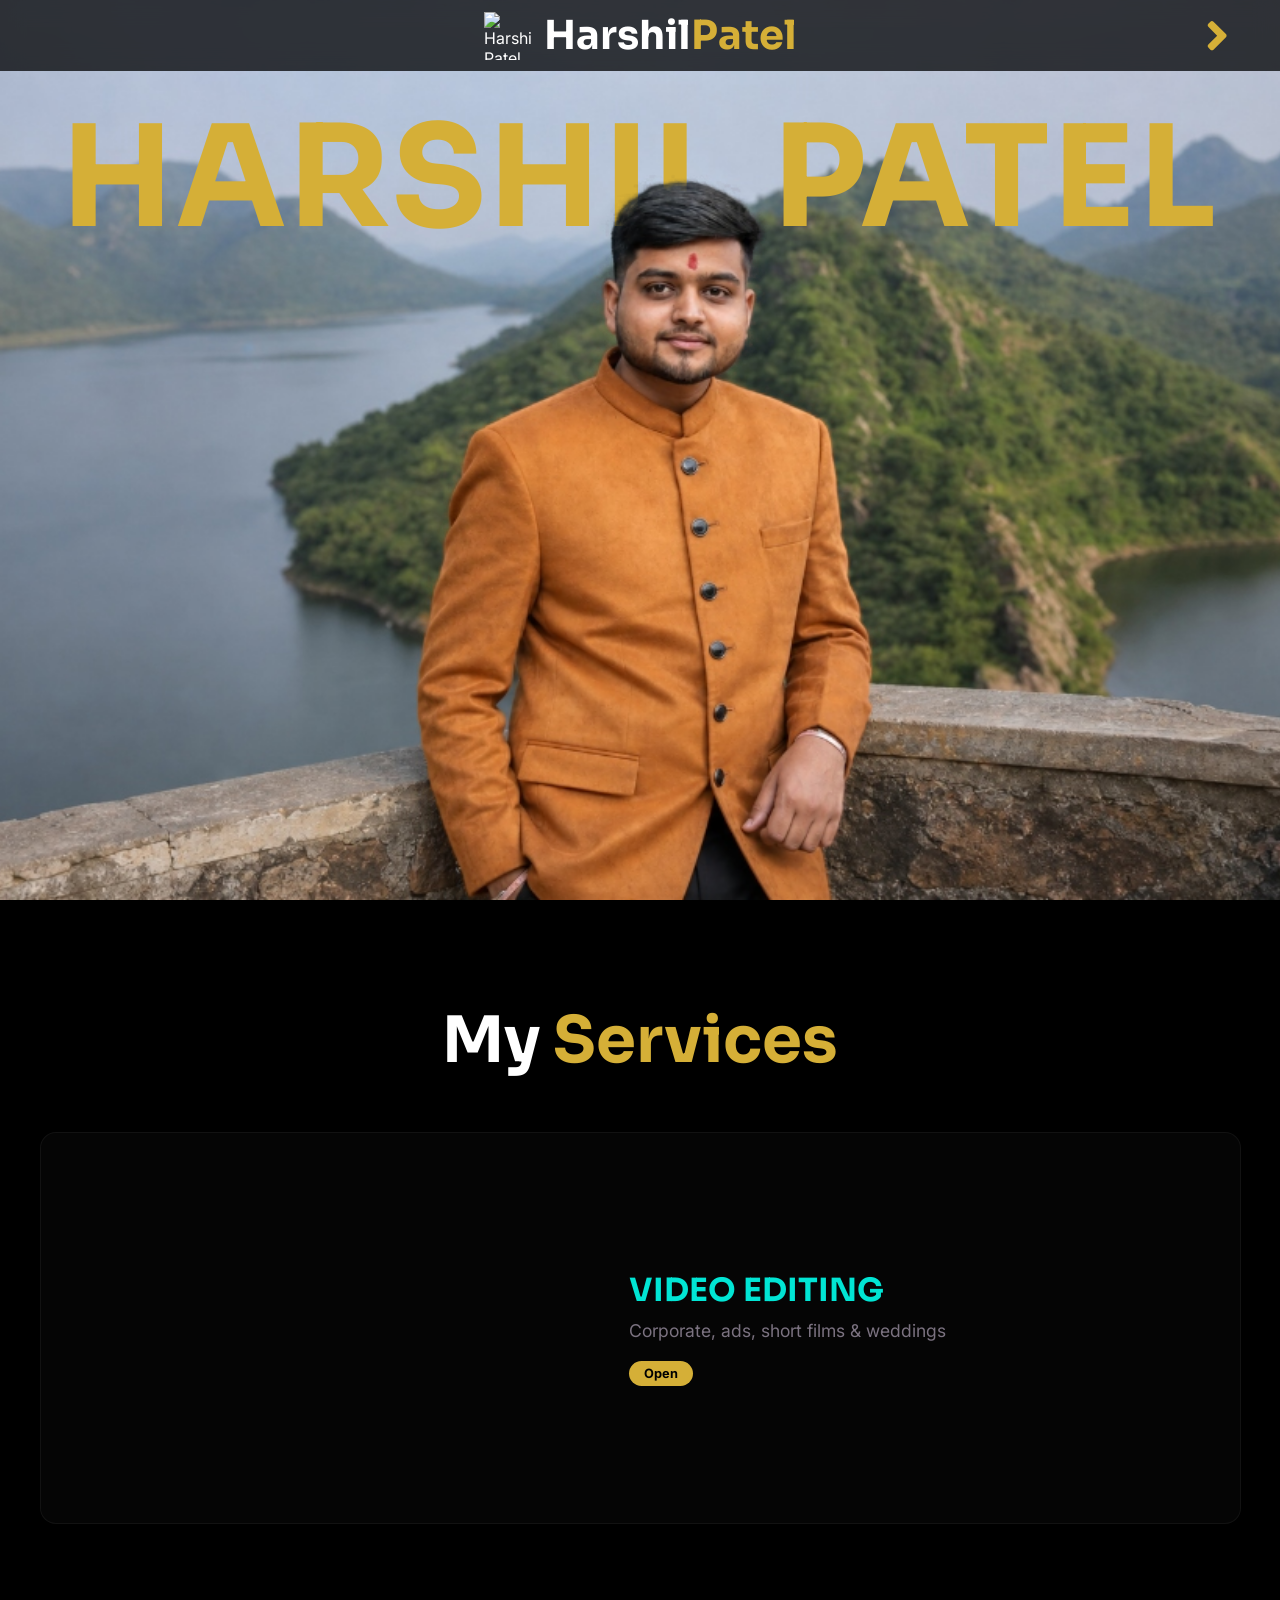
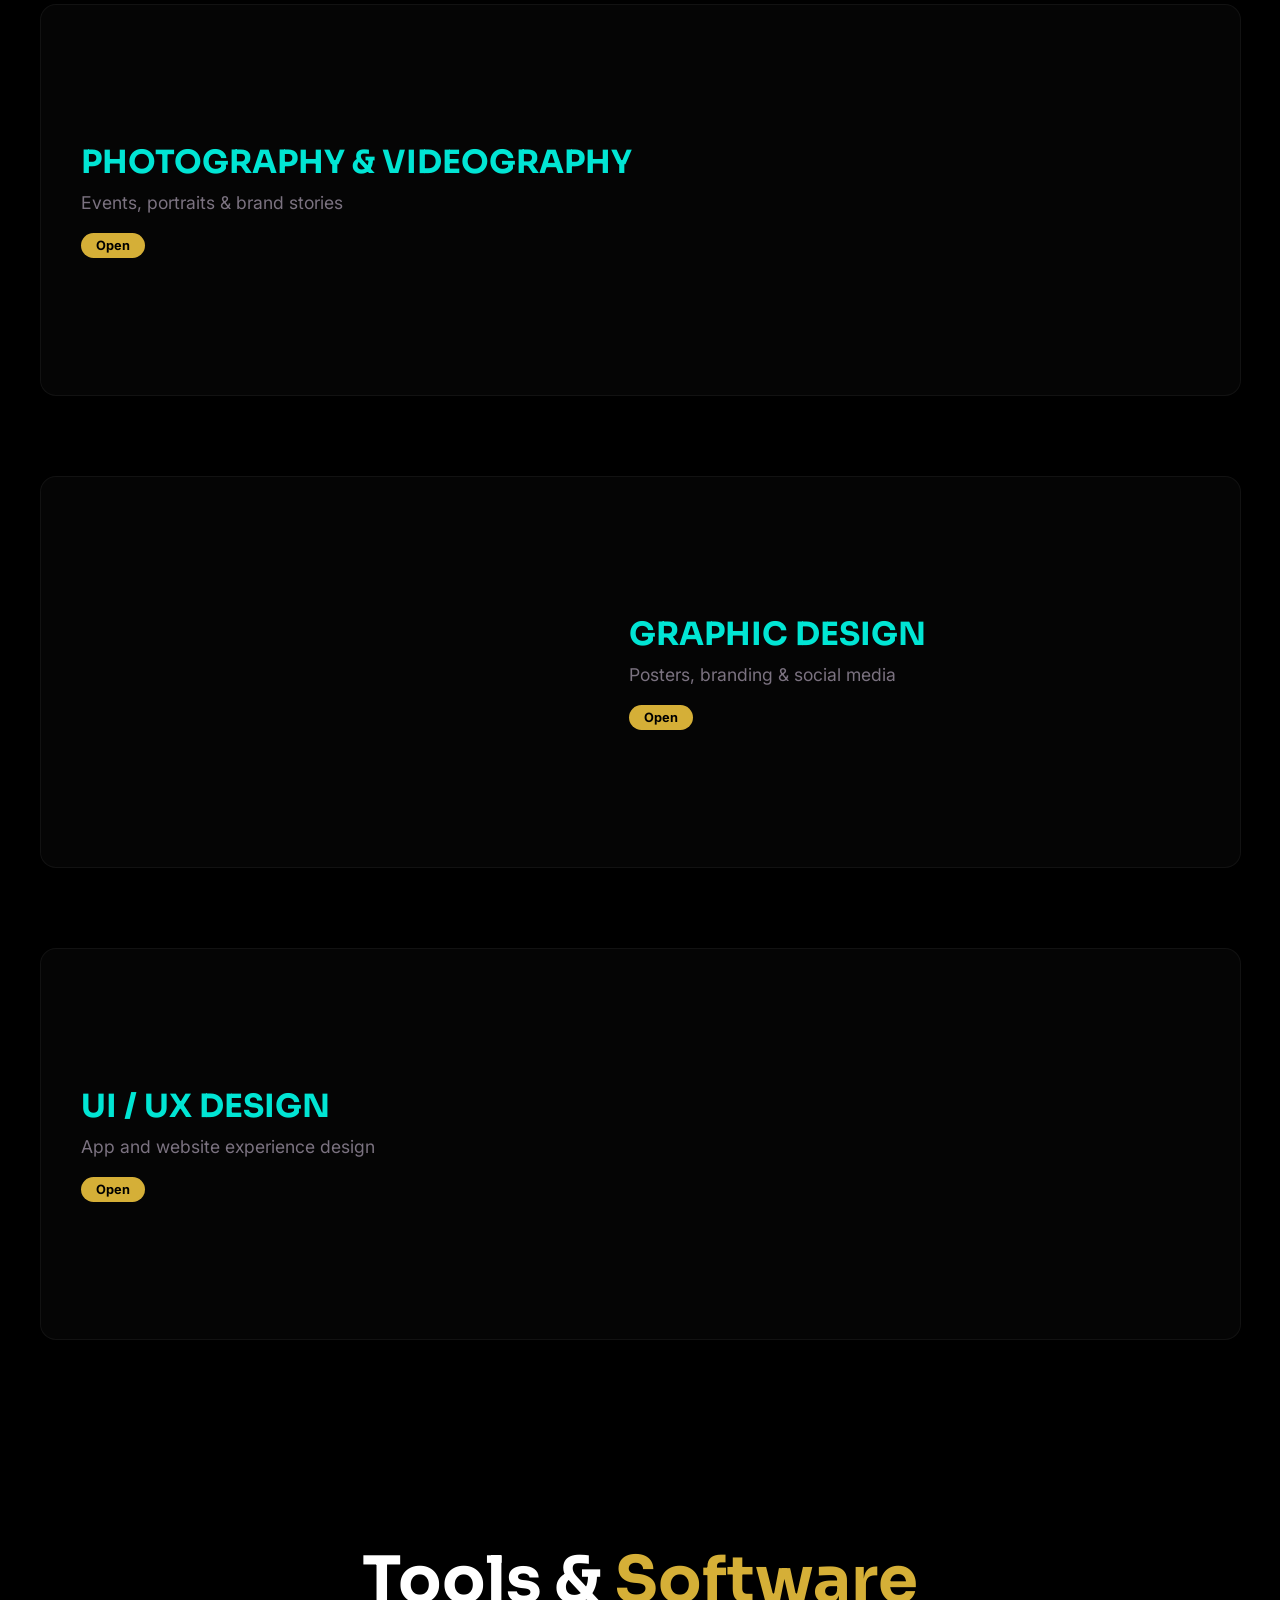
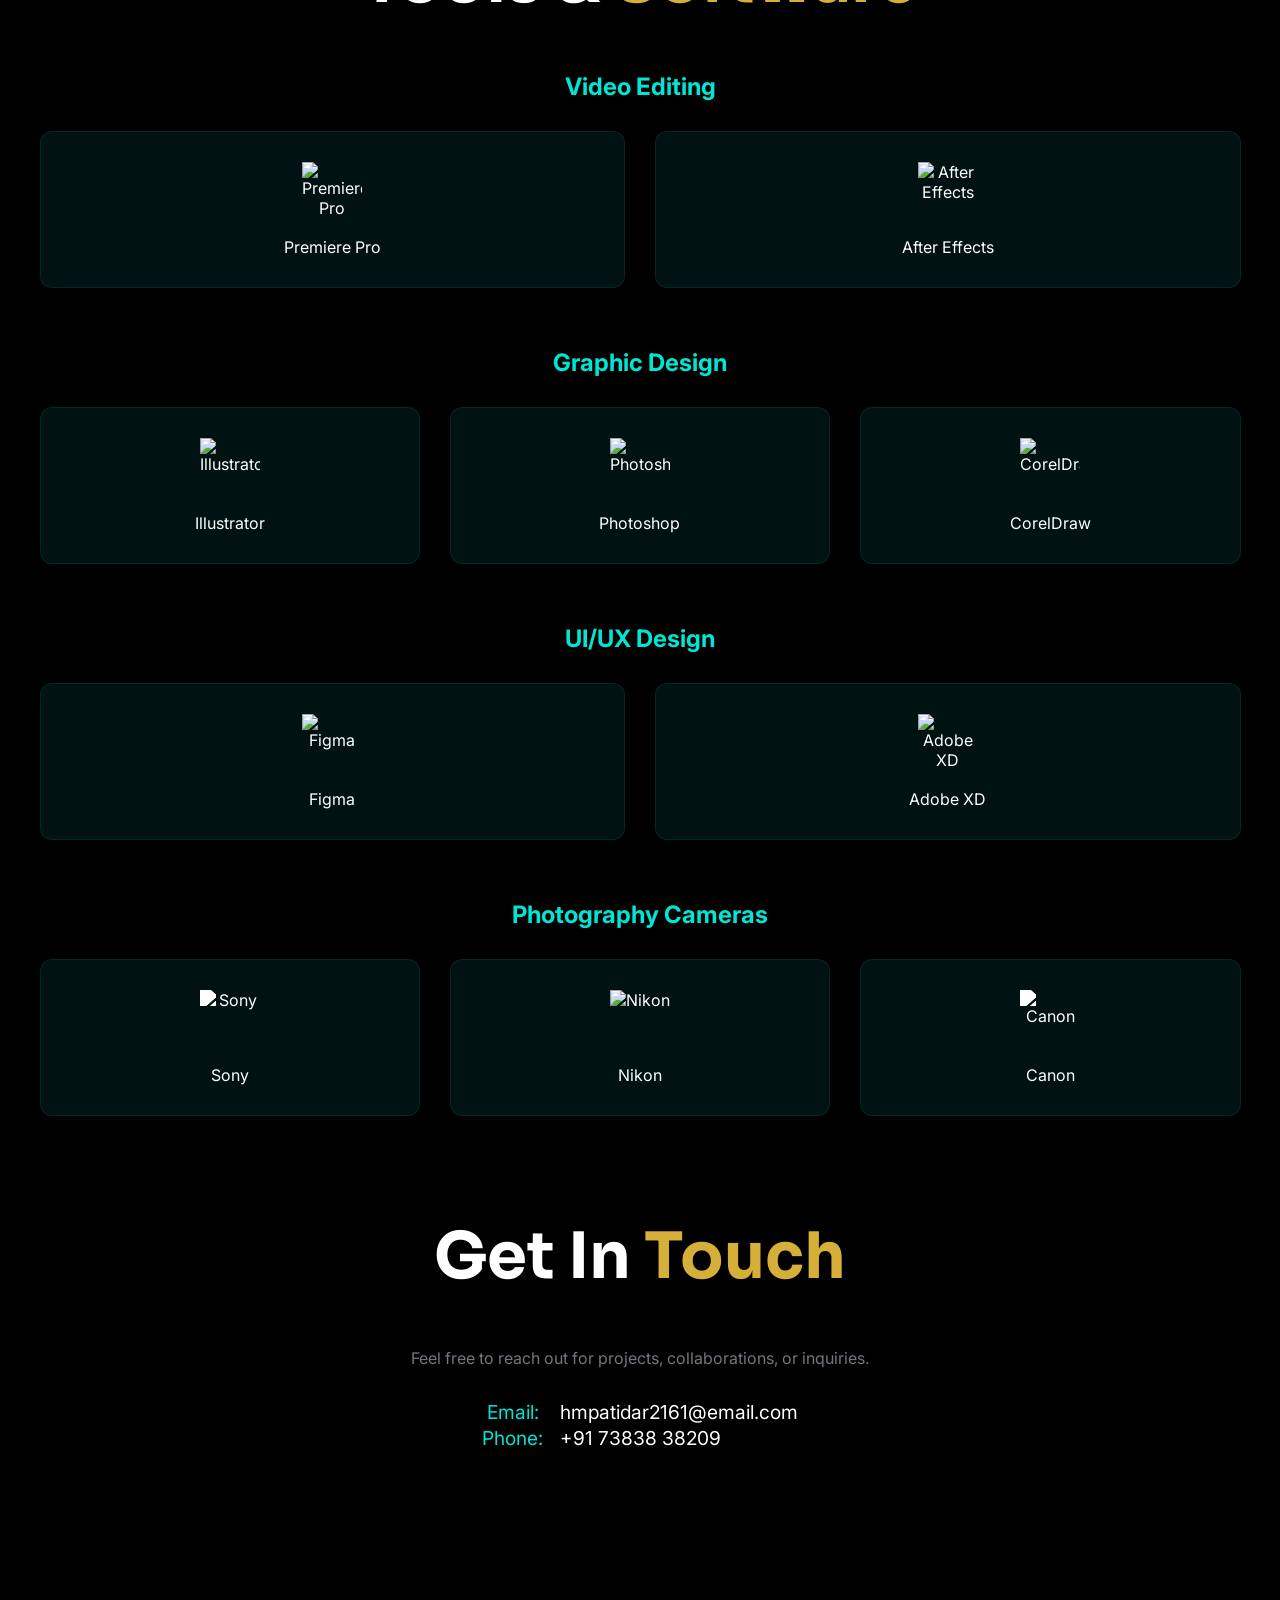
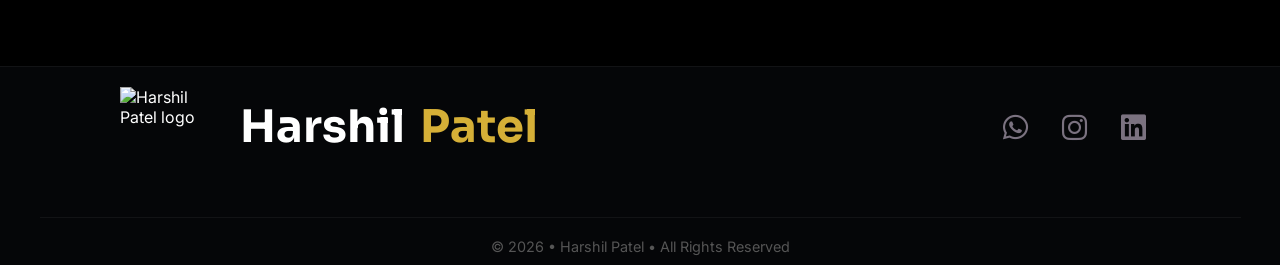
==== commit 799f03a8: "feat: Update service cards with new images and styles for graphic design and UI/UX sections" ====
--- a/index.html
+++ b/index.html
@@ -147,7 +147,7 @@
           <!-- Photography & Videography -->
           <a class="service-card char-reveal" href="Pages/photography-videography.html">
             <div class="service-img"
-              style="background-image: url('https://images.unsplash.com/photo-1516035069371-29a1b244cc32?auto=format&fit=crop&q=80&w=800');">
+              style="background-image: url('https://3.img-dpreview.com/files/p/C0x638S3840x2117T800x441~feature_blocks/7c7e7c4c7b07448788ad30c464d7163d.jpeg');">
             </div>
             <div class="service-info">
               <h3>PHOTOGRAPHY & VIDEOGRAPHY</h3>
@@ -159,7 +159,7 @@
           <!-- Graphic Design -->
           <a class="service-card char-reveal" href="Pages/graphic-design.html">
             <div class="service-img"
-              style="background-image: url('https://images.unsplash.com/photo-1626785773579-c19280ab4448?auto=format&fit=crop&q=80&w=800');">
+              style="background-image: url('https://static.vecteezy.com/system/resources/thumbnails/038/940/910/small/ai-generated-modern-graphic-design-workspace-with-dual-screens-photo.jpeg');">
             </div>
             <div class="service-info">
               <h3>GRAPHIC DESIGN</h3>
@@ -171,7 +171,7 @@
           <!-- UI/UX -->
           <a class="service-card char-reveal" href="Pages/ui-ux.html">
             <div class="service-img"
-              style="background-image: url('https://images.unsplash.com/photo-1561070791-2526d30994b5?auto=format&fit=crop&q=80&w=800');">
+              style="background-image: url('https://img.magnific.com/free-vector/flat-design-ui-ux-background_23-2149093995.jpg?semt=ais_hybrid&w=740&q=80');">
             </div>
             <div class="service-info">
               <h3>UI / UX DESIGN</h3>
@@ -245,7 +245,7 @@
             <h3 class="tools-category-title">Photography Cameras</h3>
             <div class="tools-grid">
               <div class="tool-item">
-                <img src="https://www.svgrepo.com/show/303272/sony-2-logo.svg" alt="Sony"
+                <img src="https://upload.wikimedia.org/wikipedia/commons/c/ca/Sony_logo.svg" alt="Sony"
                   style="filter: brightness(0) invert(1);">
                 <p>Sony</p>
               </div>
@@ -257,7 +257,7 @@
               </div>
               <div class="tool-item">
                 <img
-                  src="https://upload.wikimedia.org/wikipedia/commons/thumb/7/7b/Canon_logo.svg/2560px-Canon_logo.svg.png"
+                  src="https://upload.wikimedia.org/wikipedia/commons/8/8d/Canon_logo.svg"
                   alt="Canon" style="filter: brightness(0) invert(1);">
                 <p>Canon</p>
               </div>
@@ -314,7 +314,7 @@
         </div>
       </div>
       <div class="footer-bottom container">
-        <p>© 2026 Harshil Patel • All Rights Reserved</p>
+        <p>© 2026 • Harshil Patel • All Rights Reserved</p>
       </div>
     </footer>
 
--- a/css/style.css
+++ b/css/style.css
@@ -406,8 +406,8 @@
 
 .about-skills {
   display: grid;
-  grid-template-columns: repeat(auto-fit, minmax(200px, 1fr));
-  gap: 30px;
+  grid-template-columns: repeat(auto-fit, minmax(100px, 1fr));
+  gap: 10px;
   margin-top: 50px;
 }
 
@@ -433,15 +433,9 @@
   padding: 8px 0;
 }
 
-.skill-group li:before {
-  content: "→ ";
-  color: var(--accent-gold);
-  margin-right: 8px;
-}
-
 
 /* -------------------------------------
-   SERVICES
+  SERVICES
 ----------------------------------------*/
 .service-showcase {
   display: flex;
@@ -637,6 +631,7 @@
 
 .footer-brand .logo span {
   color: var(--accent-gold);
+  margin-left: 15px;
 }
 
 .footer .social-icons {
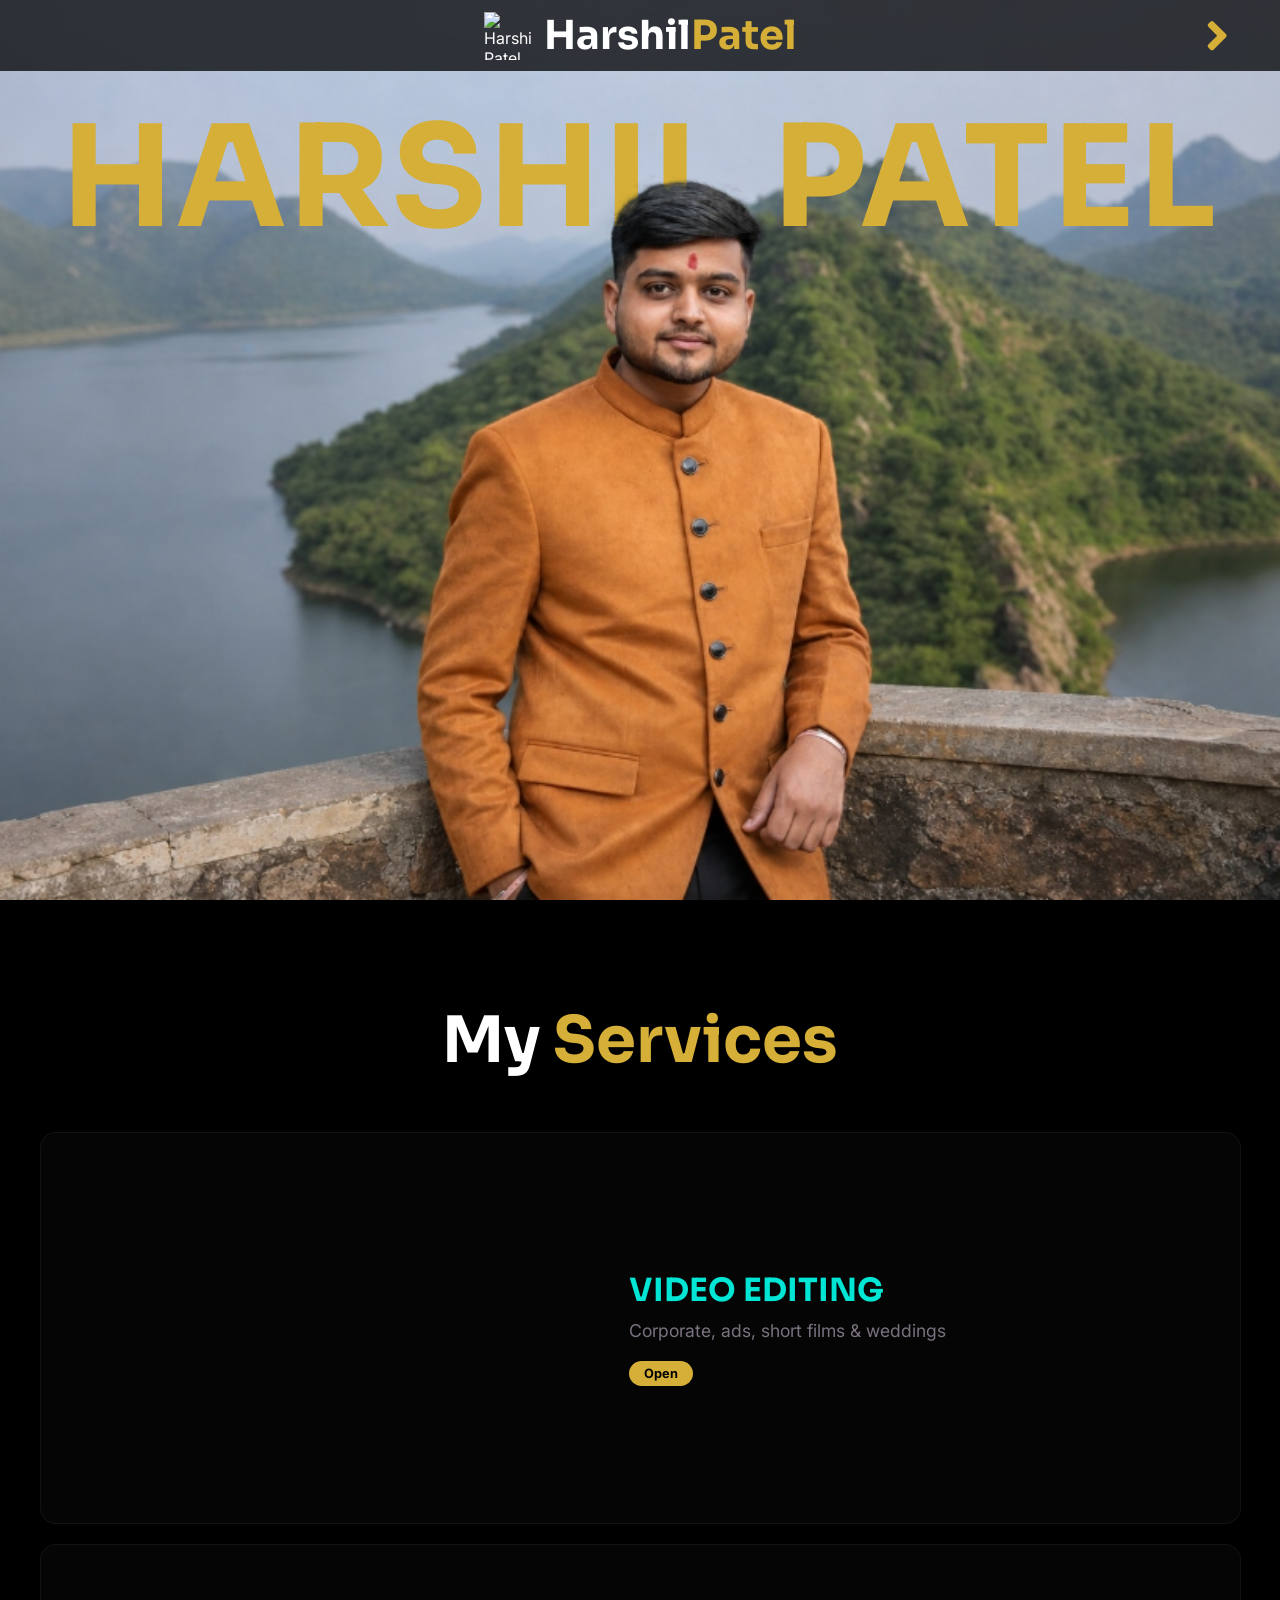
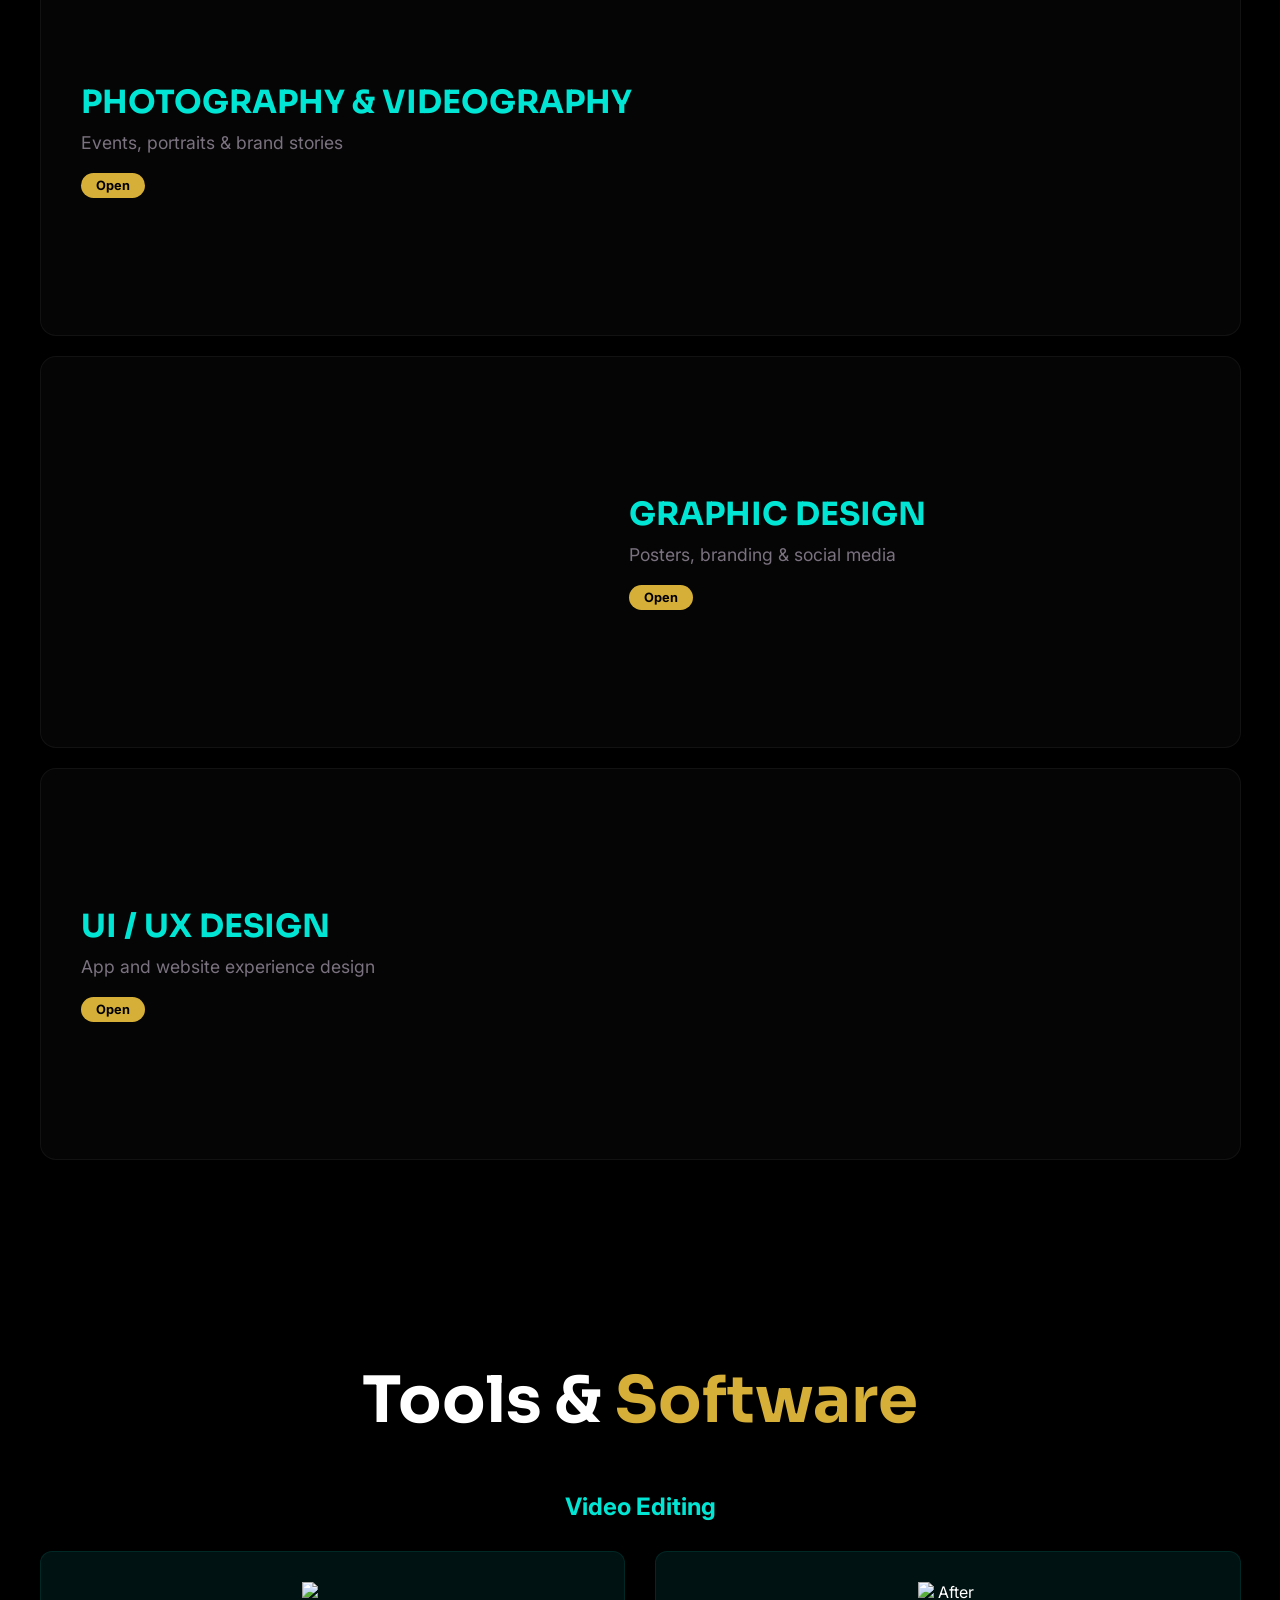
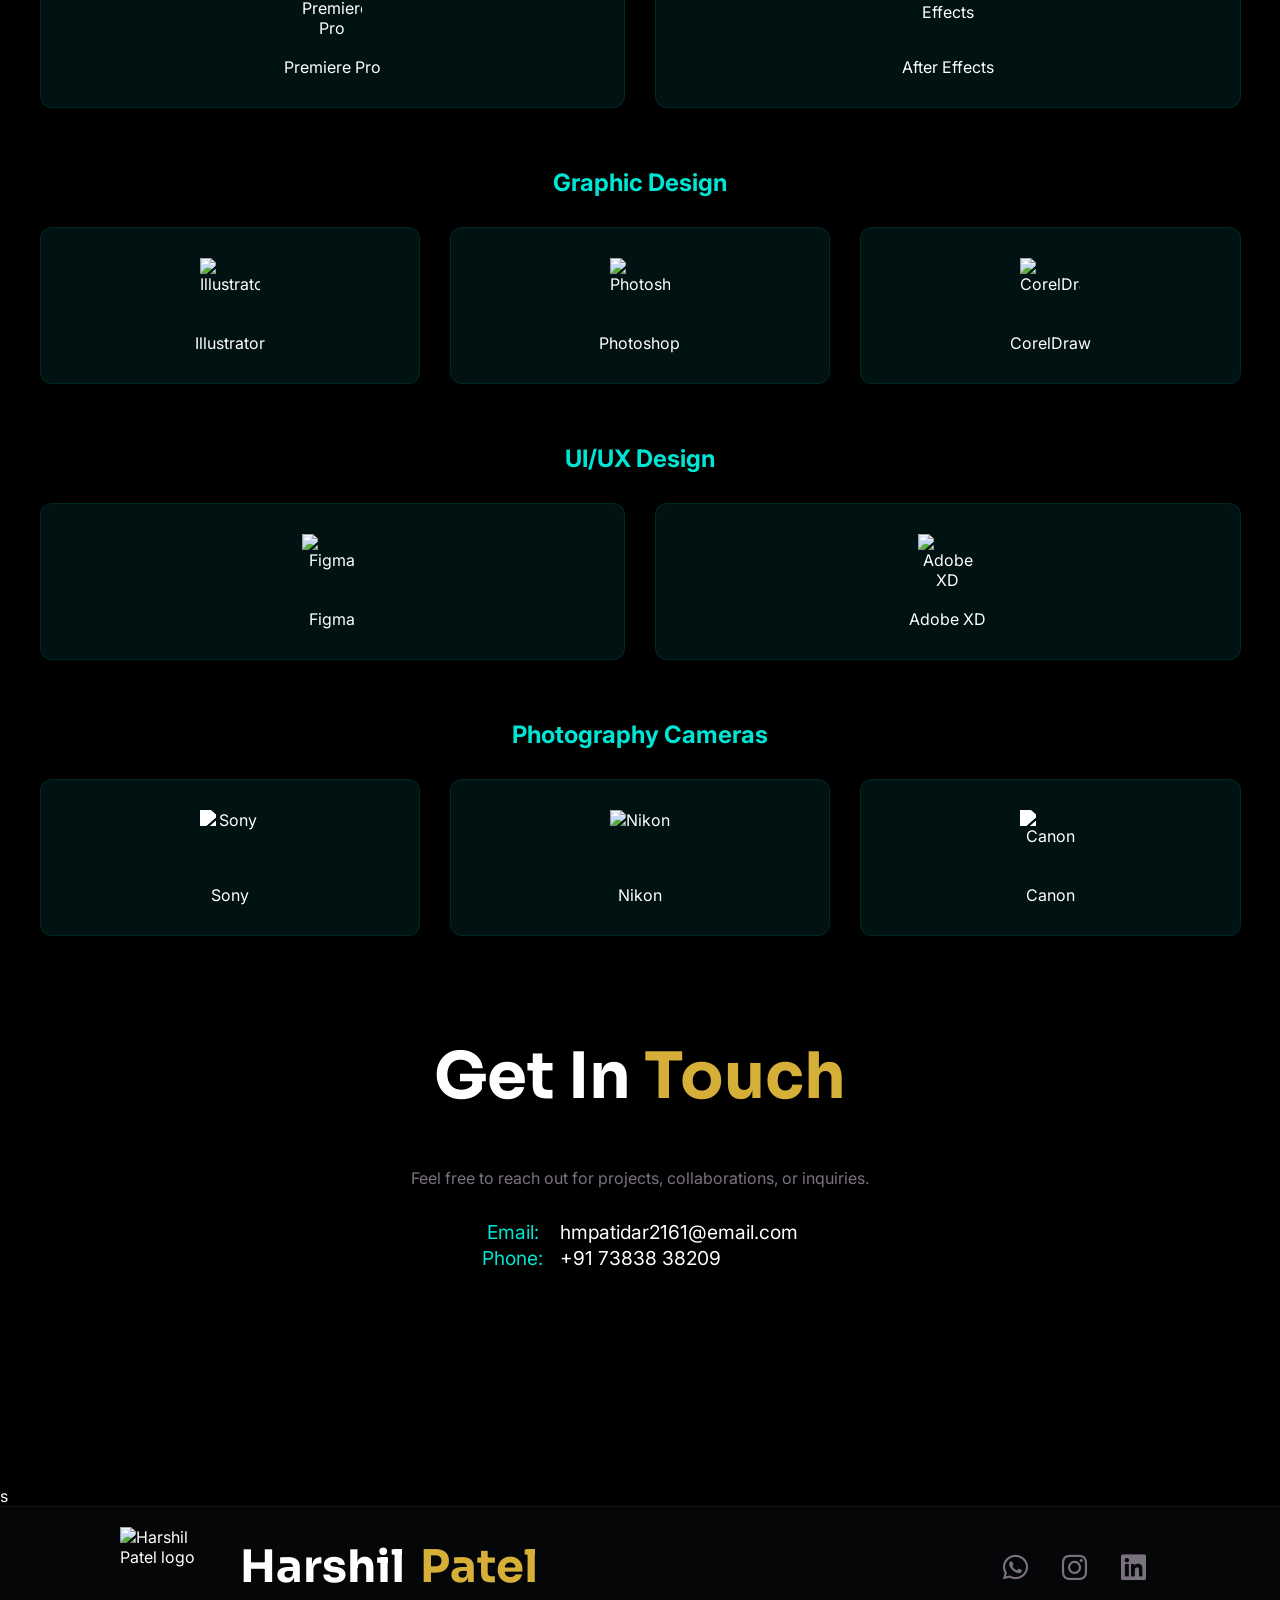
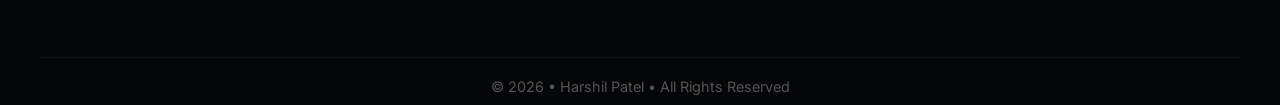
==== commit d75ef074: "chore: Remove stray character from index.html" ====
--- a/index.html
+++ b/index.html
@@ -296,7 +296,7 @@
         </table>
       </div>
     </section>
-
+s
     <!-- FULL WIDTH FOOTER -->
     <footer class="footer">
       <div class="footer-content container">
--- a/css/style.css
+++ b/css/style.css
@@ -381,6 +381,13 @@
 
 /* --- SEQ 3: About Me Pinned --- */
 .seq-3 {
+  position: absolute;
+  inset: 0;
+  width: 100%;
+  min-height: 100%;
+  display: flex;
+  align-items: center;
+  justify-content: center;
   z-index: 30;
   opacity: 0;
   /* GSAP fades this in */
@@ -440,7 +447,7 @@
 .service-showcase {
   display: flex;
   flex-direction: column;
-  gap: 80px;
+  gap: 20px;
 }
 
 .service-card {
@@ -660,6 +667,71 @@
 /* Responsive */
 @media (max-width: 768px) {
 
+  .pin-hero {
+    height: 100dvh;
+    min-height: 100dvh;
+  }
+
+  .about-content-pinned {
+    height: 100dvh;
+    min-height: 100dvh;
+    padding: 68px 18px 20px;
+    overflow-y: auto;
+    align-items: flex-start;
+    justify-content: flex-start;
+  }
+
+  .about-content-pinned .container {
+    margin: 0 auto;
+  }
+
+  .about-content-pinned .section-title {
+    font-size: 2.7rem;
+    margin-bottom: 18px !important;
+  }
+
+  .about-content-pinned .about-text {
+    font-size: 1.05rem;
+    line-height: 1.6;
+    margin-bottom: 14px;
+    text-align: center;
+  }
+
+  .about-content-pinned .about-skills {
+    grid-template-columns: repeat(2, minmax(0, 1fr));
+    gap: 10px;
+    margin-top: 24px;
+  }
+
+  .about-content-pinned .skill-group:nth-child(3) {
+    grid-column: 1 / -1;
+    width: calc(50% - 5px);
+    justify-self: center;
+  }
+
+  .about-content-pinned .skill-group {
+    min-width: 0;
+    padding: 16px 8px;
+    border-left-width: 3px;
+    border-radius: 12px;
+  }
+
+  .about-content-pinned .skill-group h3 {
+    font-size: 0.95rem;
+    line-height: 1.3;
+    margin-bottom: 10px;
+  }
+
+  .about-content-pinned .skill-group ul {
+    display: block;
+  }
+
+  .about-content-pinned .skill-group li {
+    padding: 5px 0;
+    font-size: 0.82rem;
+    line-height: 1.35;
+  }
+
   .footer-content {
     flex-direction: column;
     text-align: center;
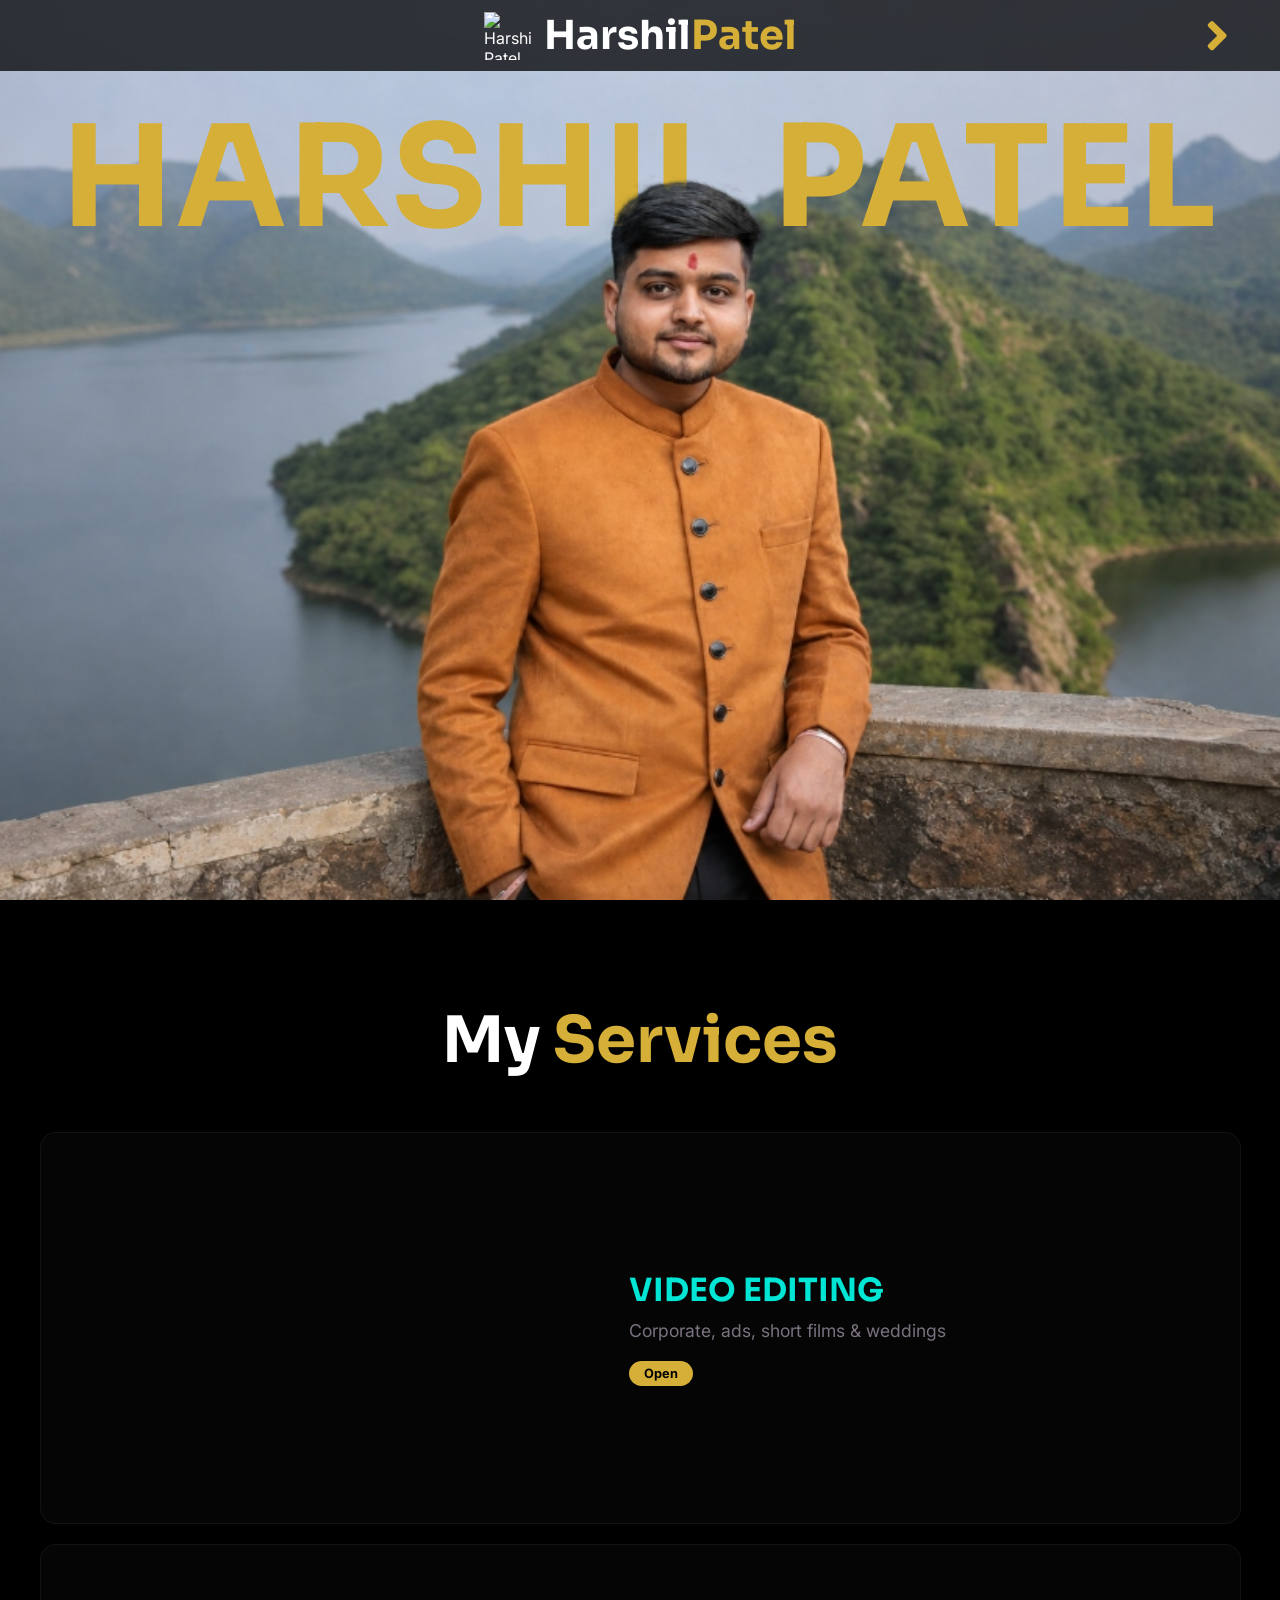
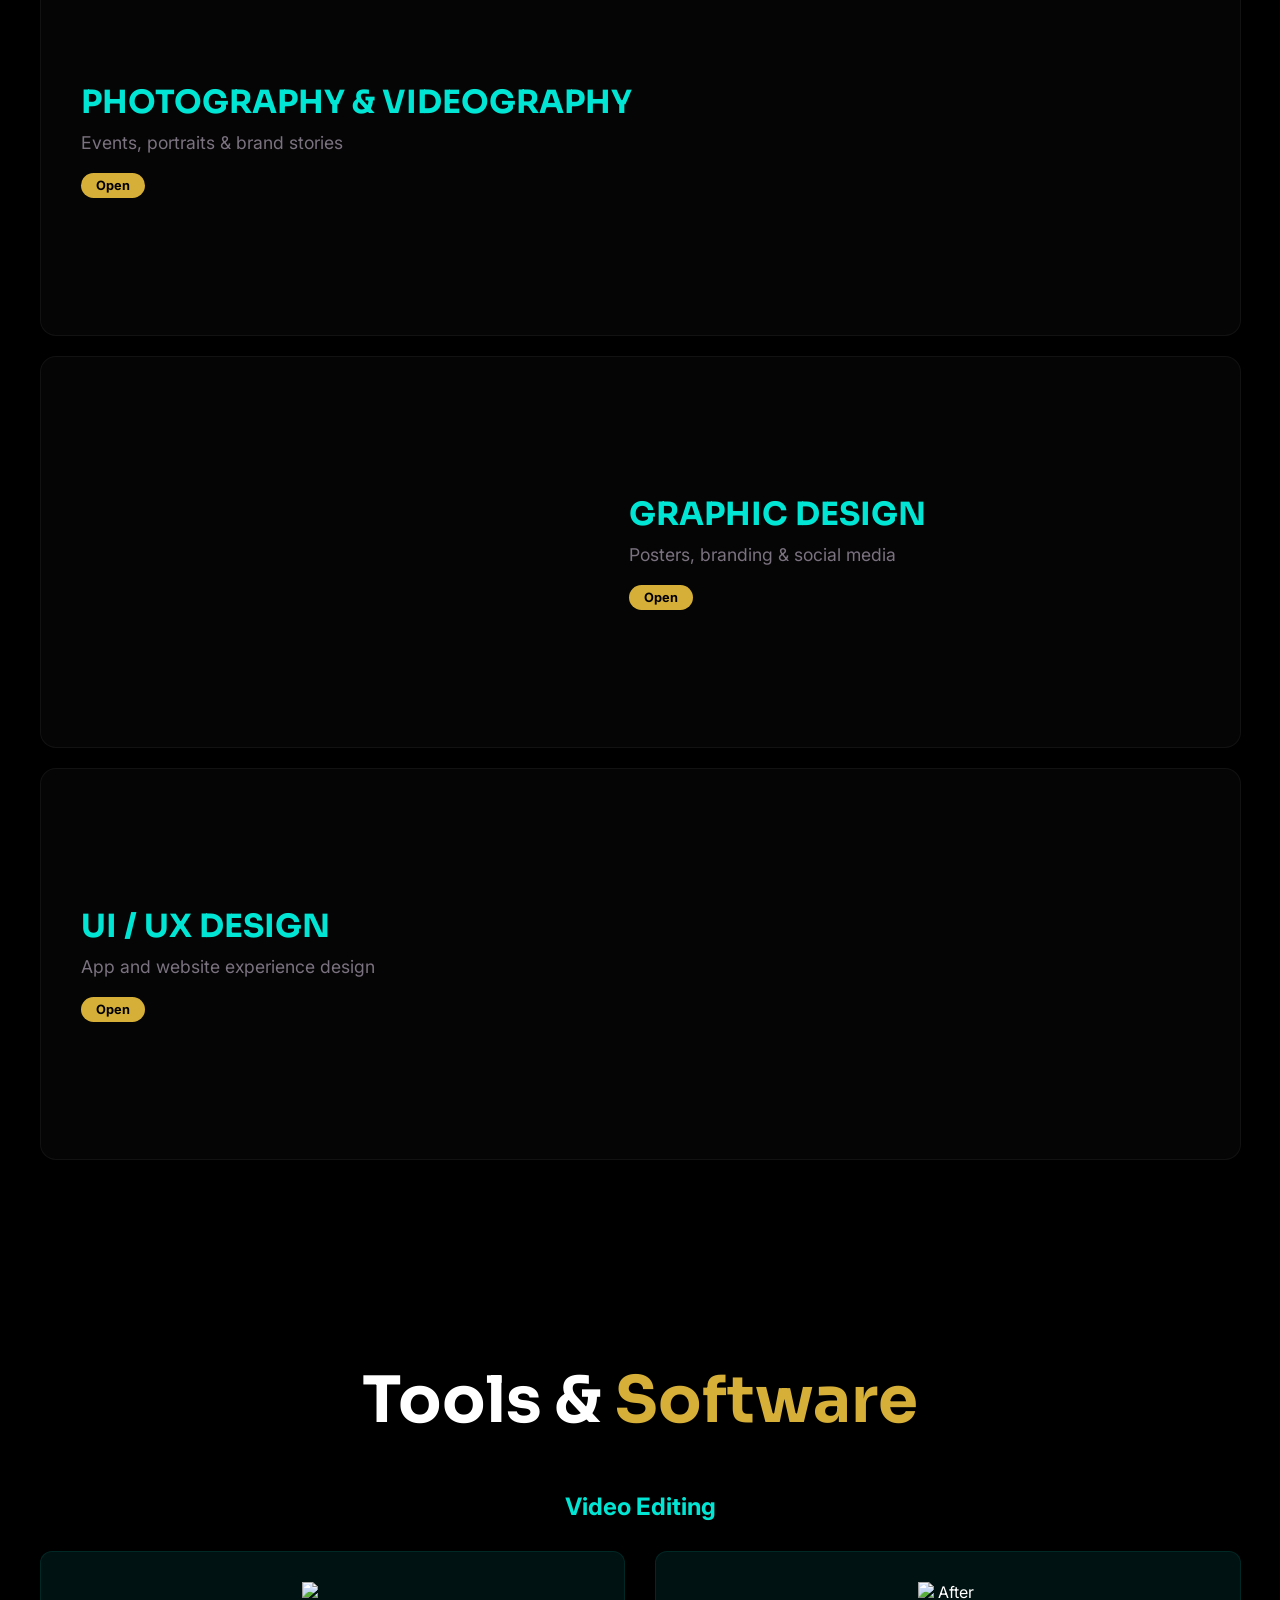
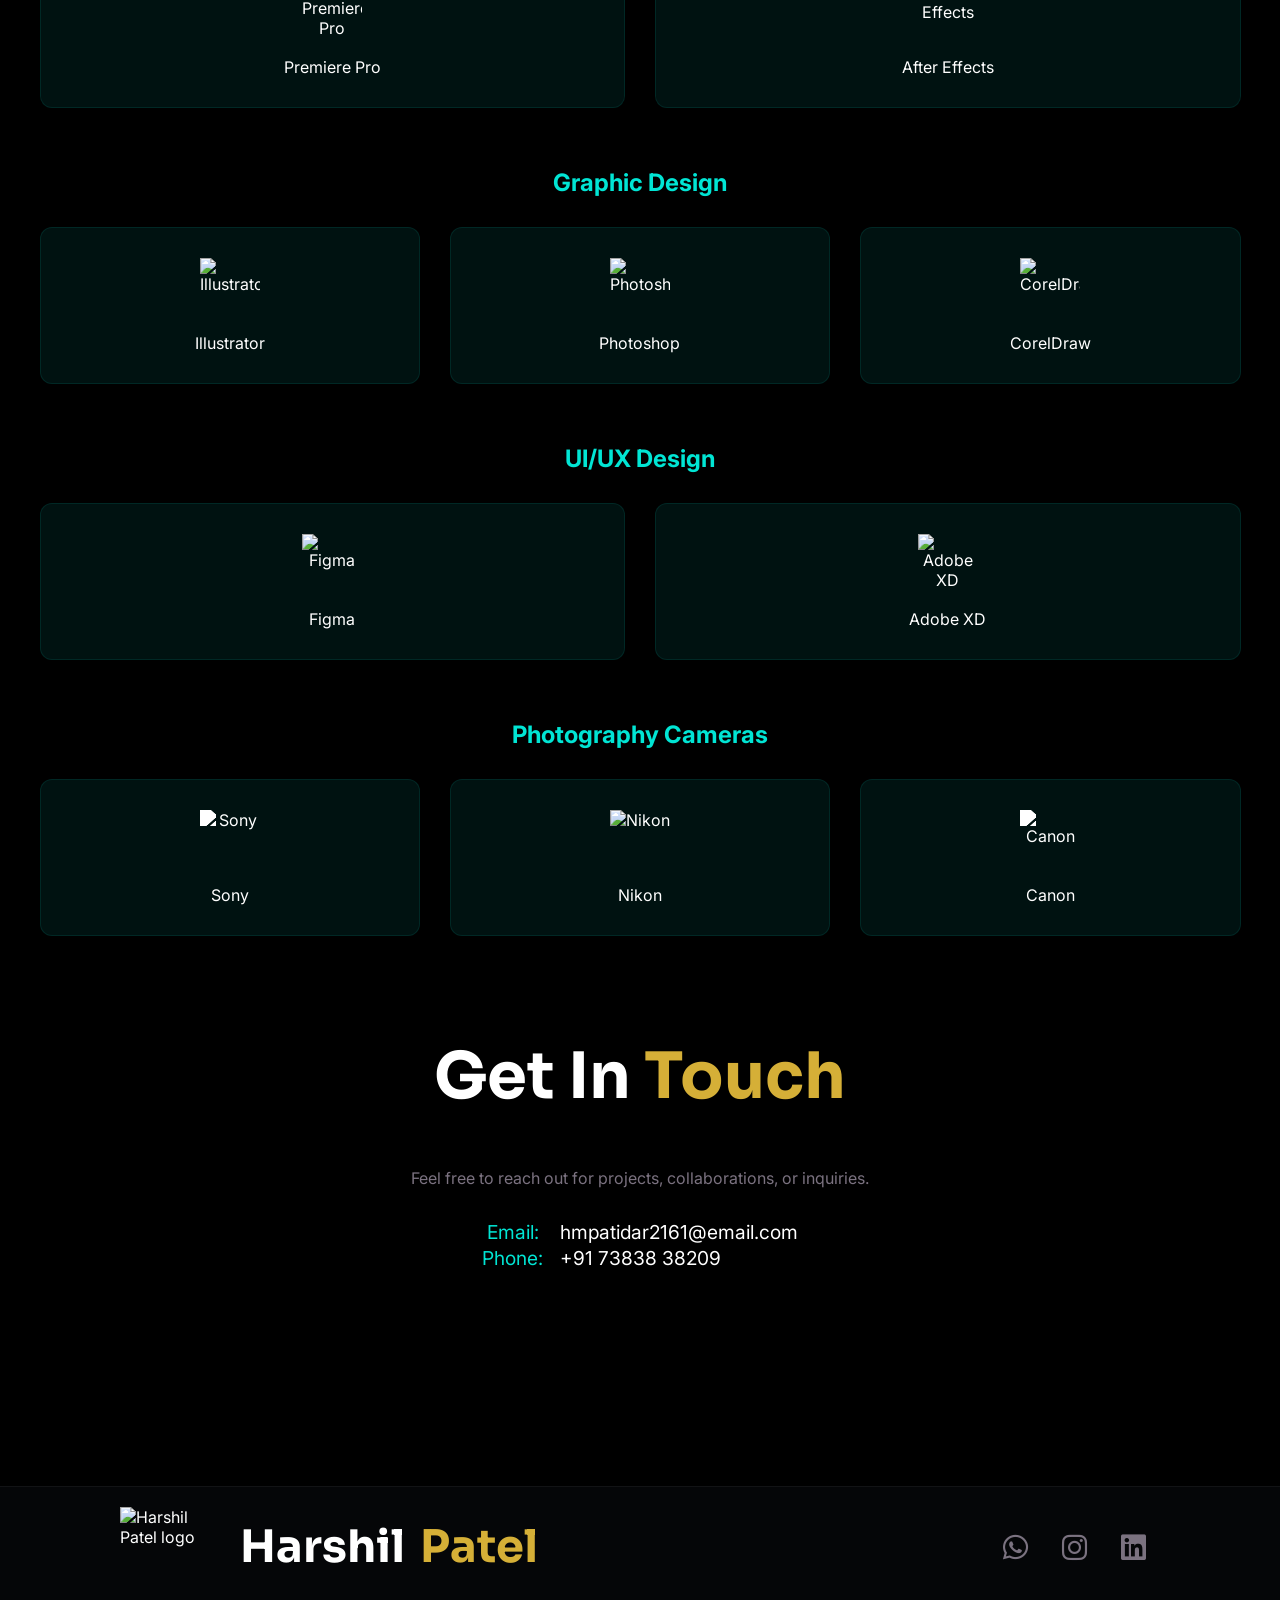
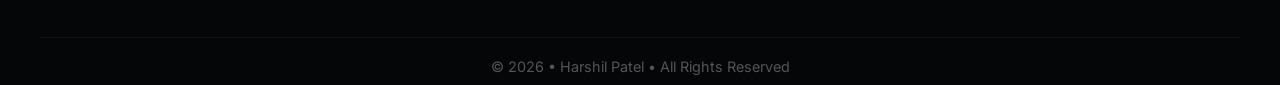
==== commit ac939543: "chore: Remove stray character from index.html" ====
--- a/index.html
+++ b/index.html
@@ -296,7 +296,7 @@
         </table>
       </div>
     </section>
-s
+
     <!-- FULL WIDTH FOOTER -->
     <footer class="footer">
       <div class="footer-content container">
--- a/css/style.css
+++ b/css/style.css
@@ -706,7 +706,7 @@
   .about-content-pinned .skill-group:nth-child(3) {
     grid-column: 1 / -1;
     width: calc(50% - 5px);
-    justify-self: center;
+    justify-self: start;
   }
 
   .about-content-pinned .skill-group {
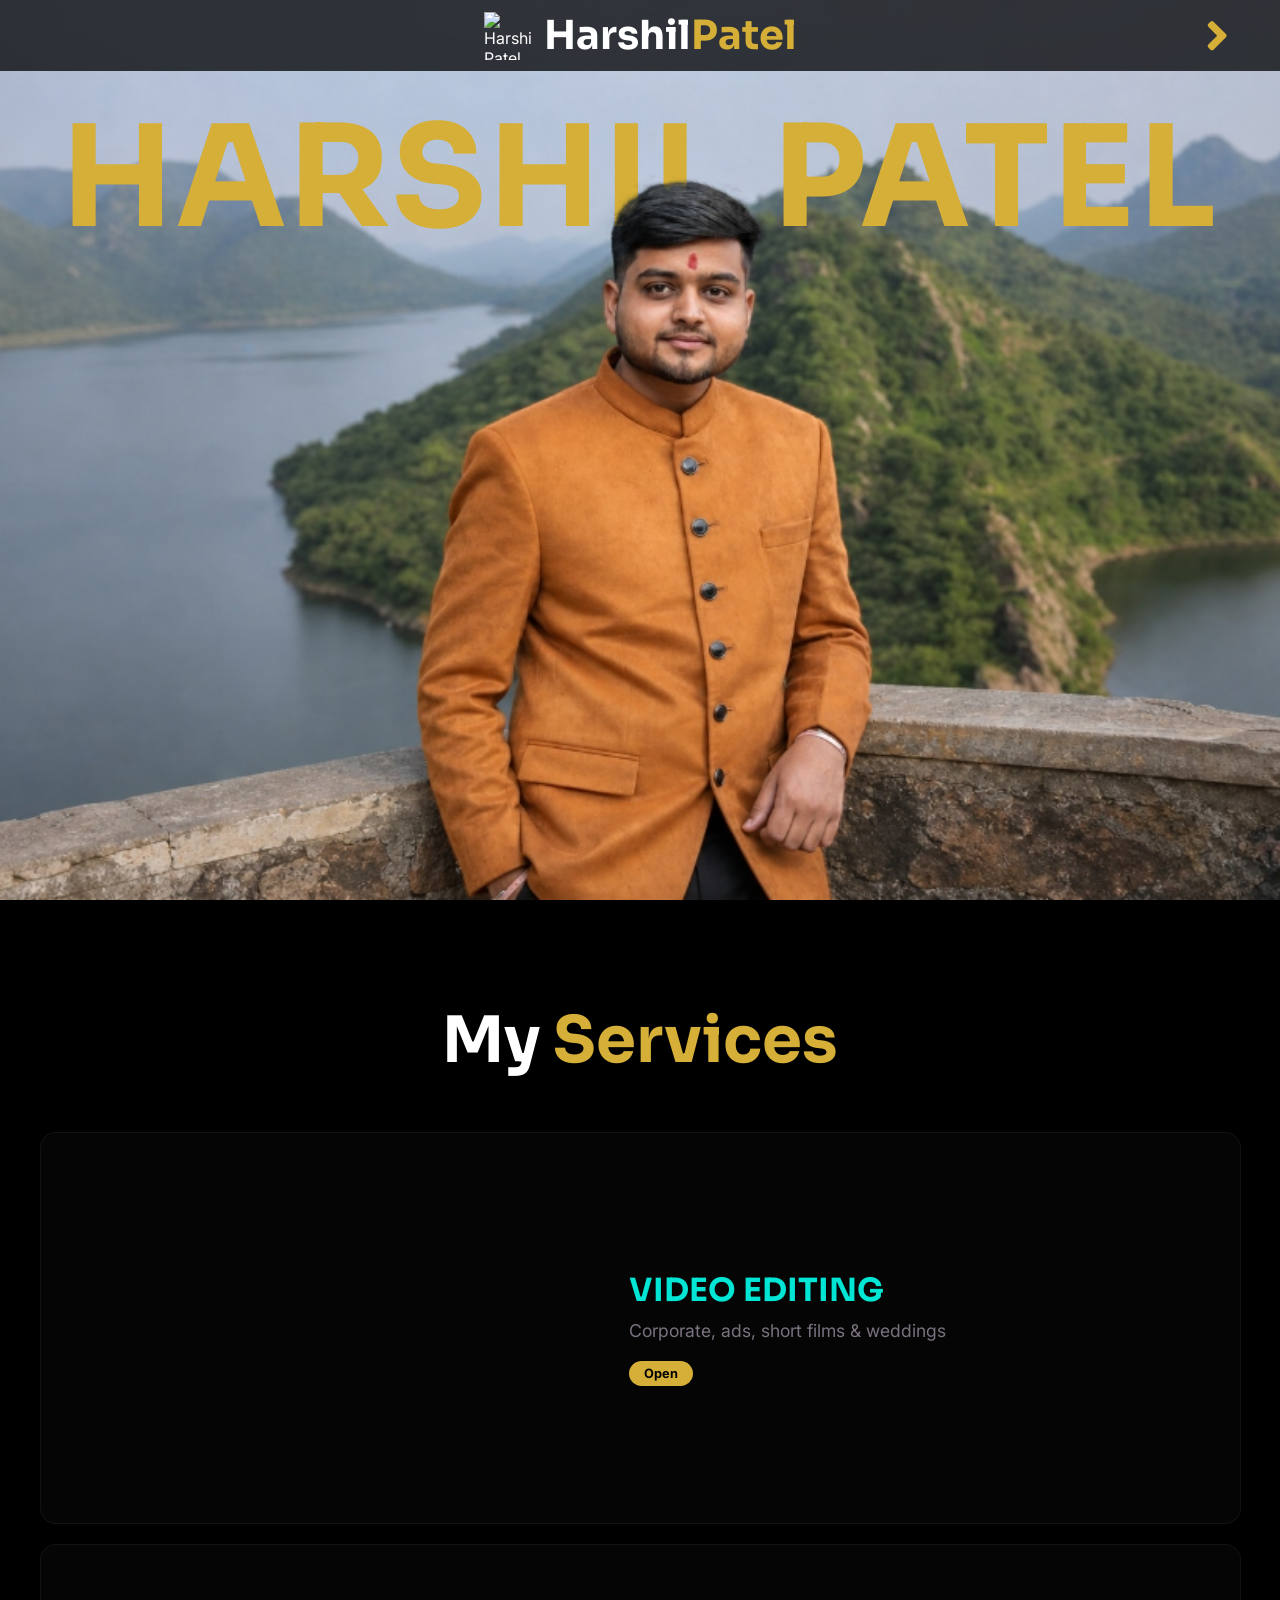
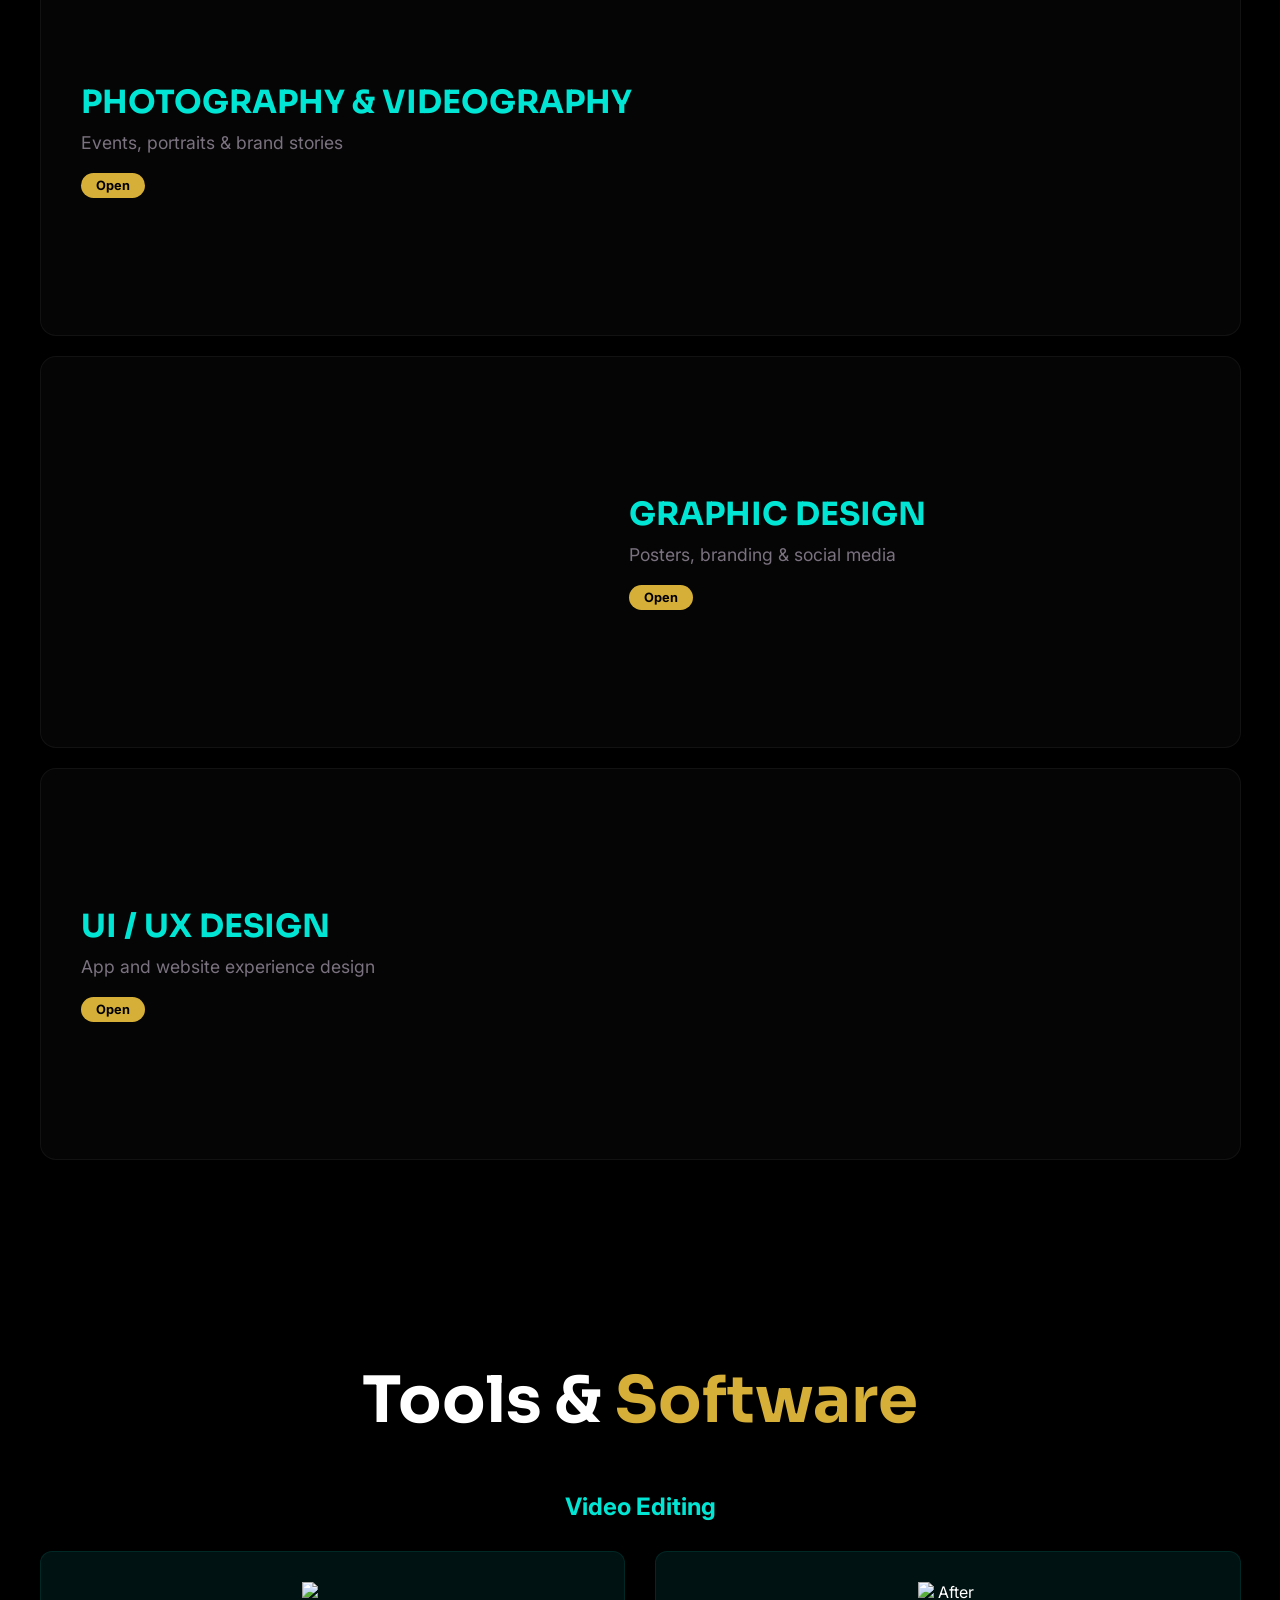
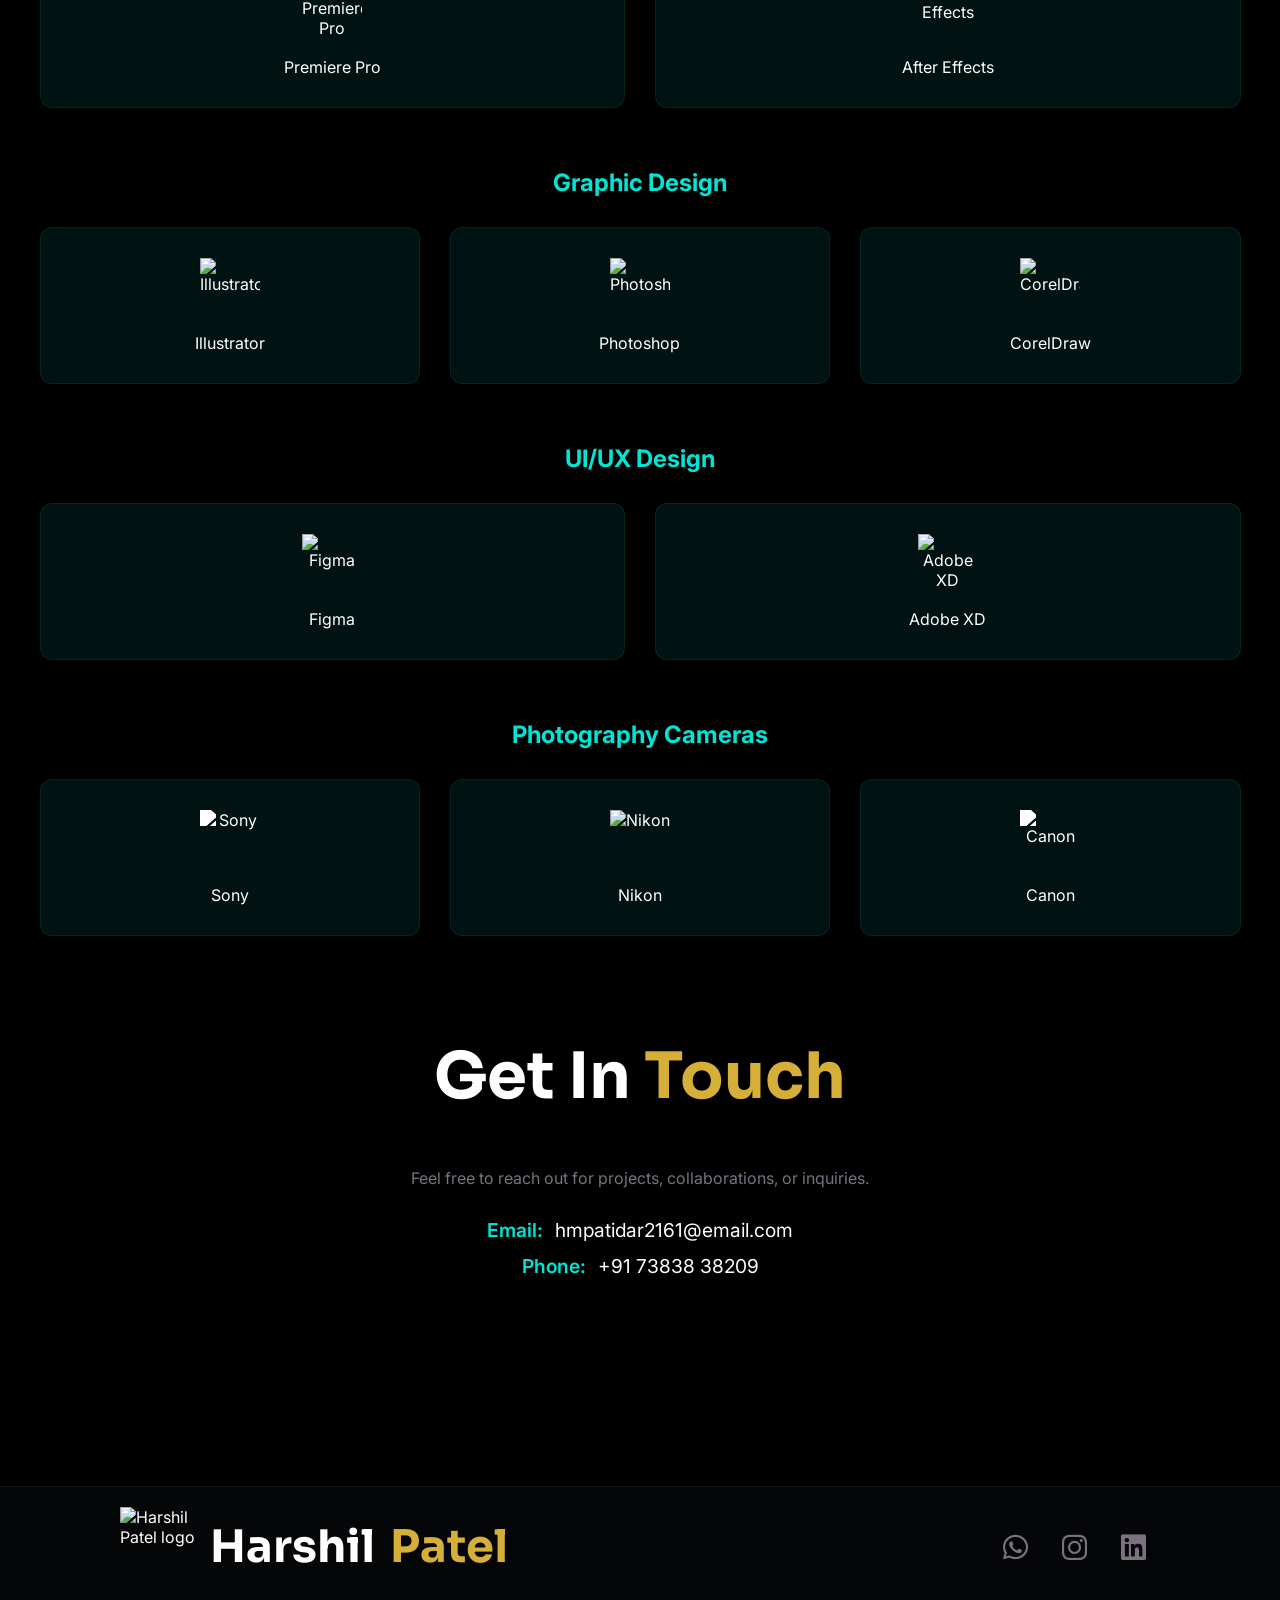
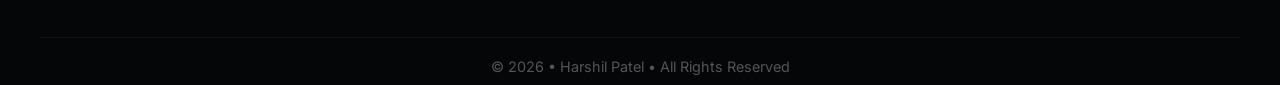
==== commit 7dee9ddb: "feat: Update contact details layout from table to div for improved styling" ====
--- a/index.html
+++ b/index.html
@@ -278,22 +278,20 @@
           Feel free to reach out for projects, collaborations, or inquiries.
         </p>
 
-        <table class="contact-details-table">
-          <tbody>
-            <tr>
-              <td class="contact-label">Email:</td>
-              <td class="contact-value">
-                <a href="mailto:hmpatidar2161@email.com">hmpatidar2161@email.com</a>
-              </td>
-            </tr>
-            <tr>
-              <td class="contact-label">Phone:</td>
-              <td class="contact-value">
-                <a href="tel:+917383838209">+91 73838 38209</a>
-              </td>
-            </tr>
-          </tbody>
-        </table>
+        <div class="contact-details-table">
+          <div class="contact-row">
+            <span class="contact-label">Email:</span>
+            <span class="contact-value">
+              <a href="mailto:hmpatidar2161@email.com">hmpatidar2161@email.com</a>
+            </span>
+          </div>
+          <div class="contact-row">
+            <span class="contact-label">Phone:</span>
+            <span class="contact-value">
+              <a href="tel:+917383838209">+91 73838 38209</a>
+            </span>
+          </div>
+        </div>
       </div>
     </section>
 
--- a/css/style.css
+++ b/css/style.css
@@ -18,11 +18,26 @@
   box-sizing: border-box;
 }
 
+html {
+  scrollbar-width: none;
+  -ms-overflow-style: none;
+}
+
+html::-webkit-scrollbar {
+  display: none;
+}
+
 body {
   font-family: var(--font-body);
   background-color: var(--dark-bg);
   color: var(--text-light);
   overflow-x: hidden;
+  scrollbar-width: none;
+  -ms-overflow-style: none;
+}
+
+body::-webkit-scrollbar {
+  display: none;
 }
 
 a {
@@ -203,7 +218,7 @@
 }
 
 /* -------------------------------------
-   HERO PINNED SEQUENCES
+  HERO PINNED SEQUENCES
 ----------------------------------------*/
 .pin-hero {
   position: relative;
@@ -423,17 +438,22 @@
   padding: 30px;
   border-radius: 12px;
   border-left: 3px solid var(--accent-teal);
+  text-align: center;
 }
 
 .skill-group h3 {
   color: var(--accent-teal);
   margin-bottom: 15px;
   font-family: var(--font-heading);
+  text-align: center;
 }
 
 .skill-group ul {
   list-style: none;
   color: var(--text-muted);
+  padding: 0;
+  margin: 0;
+  text-align: center;
 }
 
 .skill-group li {
@@ -567,13 +587,33 @@
 }
 
 .contact-details-table {
+  display: flex;
+  flex-direction: column;
+  align-items: center;
+  justify-content: center;
+  gap: 12px;
   margin: 0 auto 50px auto;
   font-size: 1.2rem;
+  width: fit-content;
+}
+
+.contact-row {
+  display: flex;
+  align-items: center;
+  justify-content: center;
+  gap: 12px;
+  flex-wrap: wrap;
+  text-align: center;
 }
 
 .contact-label {
   color: var(--accent-teal);
-  padding-right: 15px;
+  padding-right: 0;
+  text-align: center;
+  font-weight: 600;
+}
+
+.contact-value {
   text-align: center;
 }
 
@@ -616,7 +656,7 @@
   font-weight: 700;
   margin: 0;
   line-height: 1;
-  margin-left: 30px;
+  margin-left: 0px;
 }
 
 .footer-brand-content {
@@ -673,45 +713,46 @@
   }
 
   .about-content-pinned {
-    height: 100dvh;
+    height: auto;
     min-height: 100dvh;
-    padding: 68px 18px 20px;
-    overflow-y: auto;
+    padding: 72px 16px 24px;
+    overflow: visible;
     align-items: flex-start;
     justify-content: flex-start;
   }
 
   .about-content-pinned .container {
     margin: 0 auto;
+    width: 100%;
   }
 
   .about-content-pinned .section-title {
-    font-size: 2.7rem;
-    margin-bottom: 18px !important;
+    font-size: 2.3rem;
+    margin-bottom: 14px !important;
   }
 
   .about-content-pinned .about-text {
-    font-size: 1.05rem;
+    font-size: 0.96rem;
     line-height: 1.6;
-    margin-bottom: 14px;
+    margin-bottom: 12px;
     text-align: center;
   }
 
   .about-content-pinned .about-skills {
-    grid-template-columns: repeat(2, minmax(0, 1fr));
+    grid-template-columns: 1fr;
     gap: 10px;
-    margin-top: 24px;
+    margin-top: 20px;
   }
 
   .about-content-pinned .skill-group:nth-child(3) {
-    grid-column: 1 / -1;
-    width: calc(50% - 5px);
-    justify-self: start;
+    grid-column: auto;
+    width: 100%;
+    justify-self: stretch;
   }
 
   .about-content-pinned .skill-group {
     min-width: 0;
-    padding: 16px 8px;
+    padding: 14px 12px;
     border-left-width: 3px;
     border-radius: 12px;
   }
@@ -732,10 +773,44 @@
     line-height: 1.35;
   }
 
+  .contact-section {
+    min-height: auto;
+    padding: 60px 16px 80px;
+  }
+
+  .contact-section .section-title {
+    font-size: 2.3rem;
+    margin-bottom: 16px;
+  }
+
+  .contact-section .contact-text {
+    font-size: 0.95rem;
+    margin-bottom: 18px;
+  }
+
+  .contact-details-table {
+    font-size: 0.95rem;
+    width: 100%;
+    display: flex;
+  }
+
+  .contact-row {
+    flex-direction: column;
+    gap: 4px;
+  }
+
+  .contact-label,
+  .contact-value {
+    display: block;
+    text-align: center;
+    padding: 0;
+  }
+
   .footer-content {
     flex-direction: column;
     text-align: center;
     gap: 20px;
+    padding: 0 20px;
   }
 
   .seq-1-text-layer {
@@ -798,3 +873,26 @@
     font-size: 0.9rem;
   }
 }
+
+@media (max-width: 480px) {
+  .about-content-pinned {
+    padding: 64px 14px 20px;
+  }
+
+  .about-content-pinned .section-title,
+  .contact-section .section-title {
+    font-size: 2rem;
+  }
+
+  .about-content-pinned .about-text {
+    font-size: 0.9rem;
+  }
+
+  .contact-section {
+    padding: 50px 14px 70px;
+  }
+
+  .contact-details-table {
+    font-size: 0.9rem;
+  }
+}
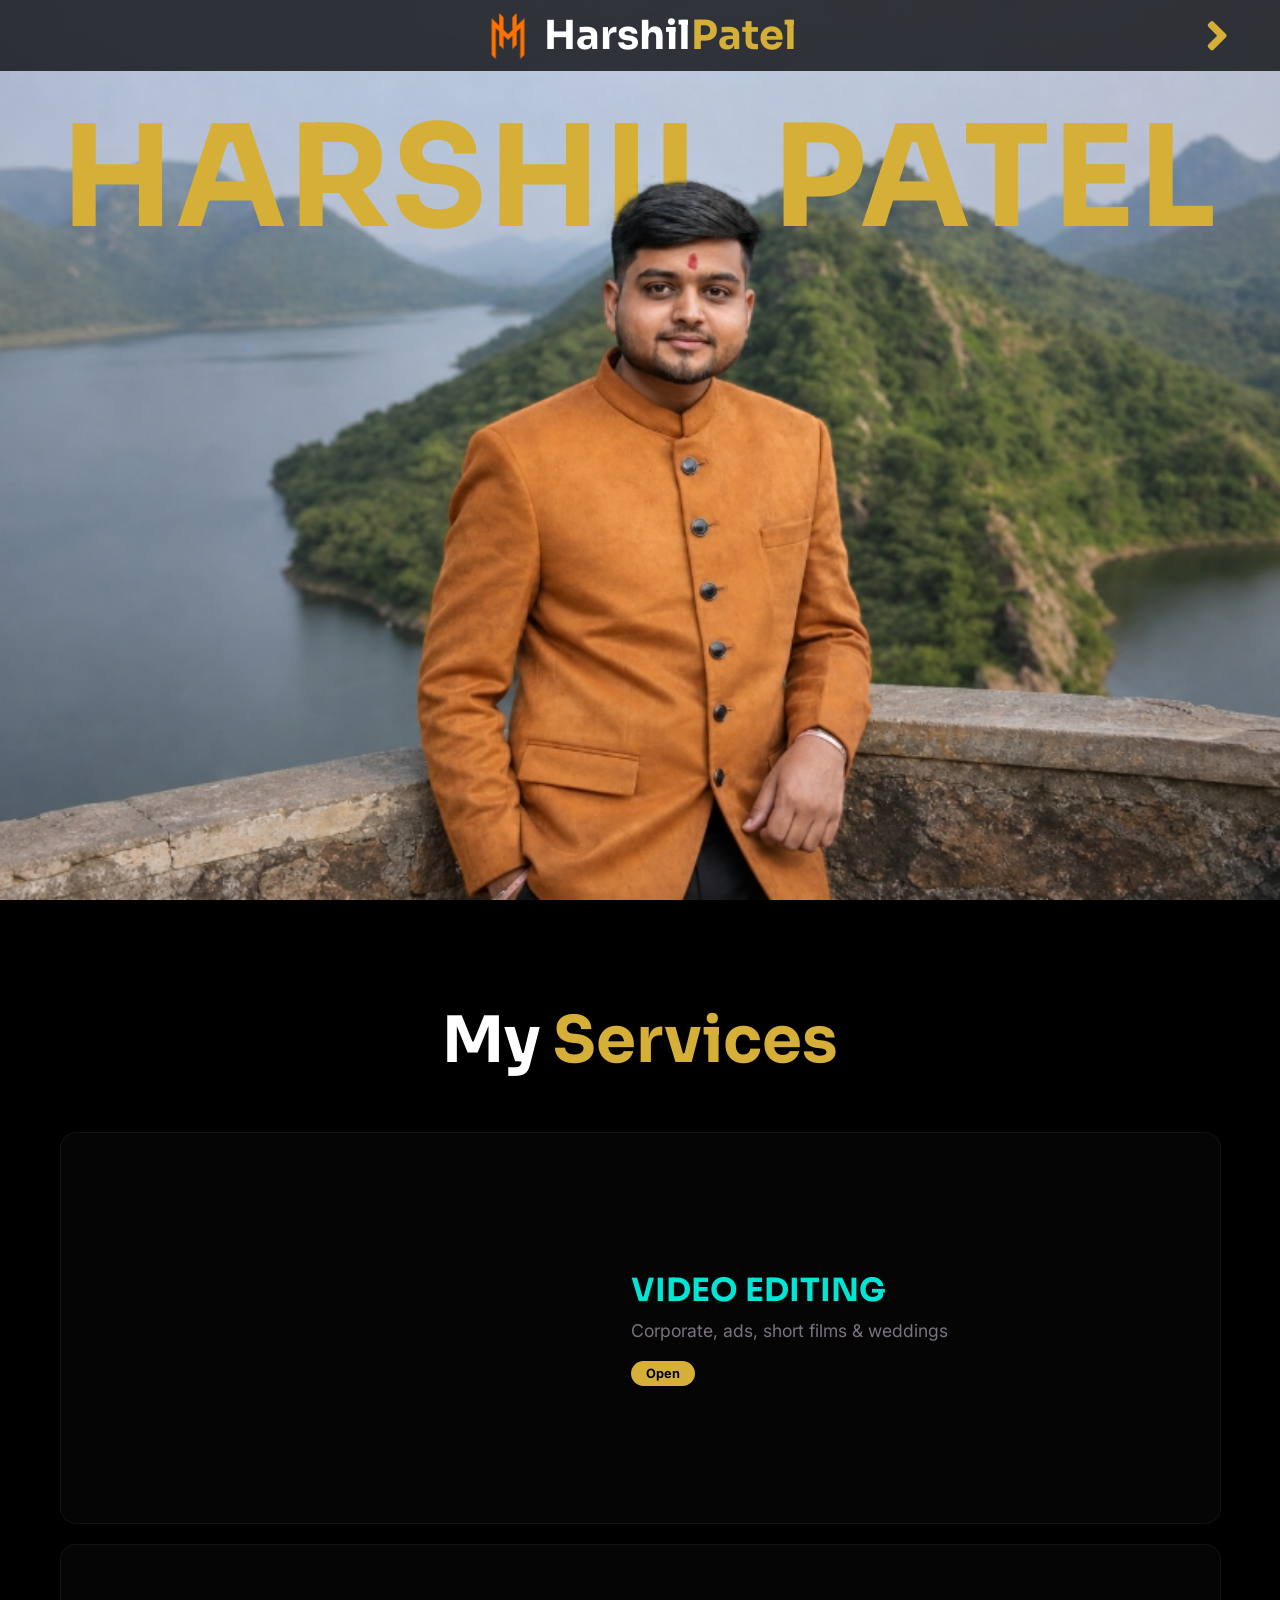
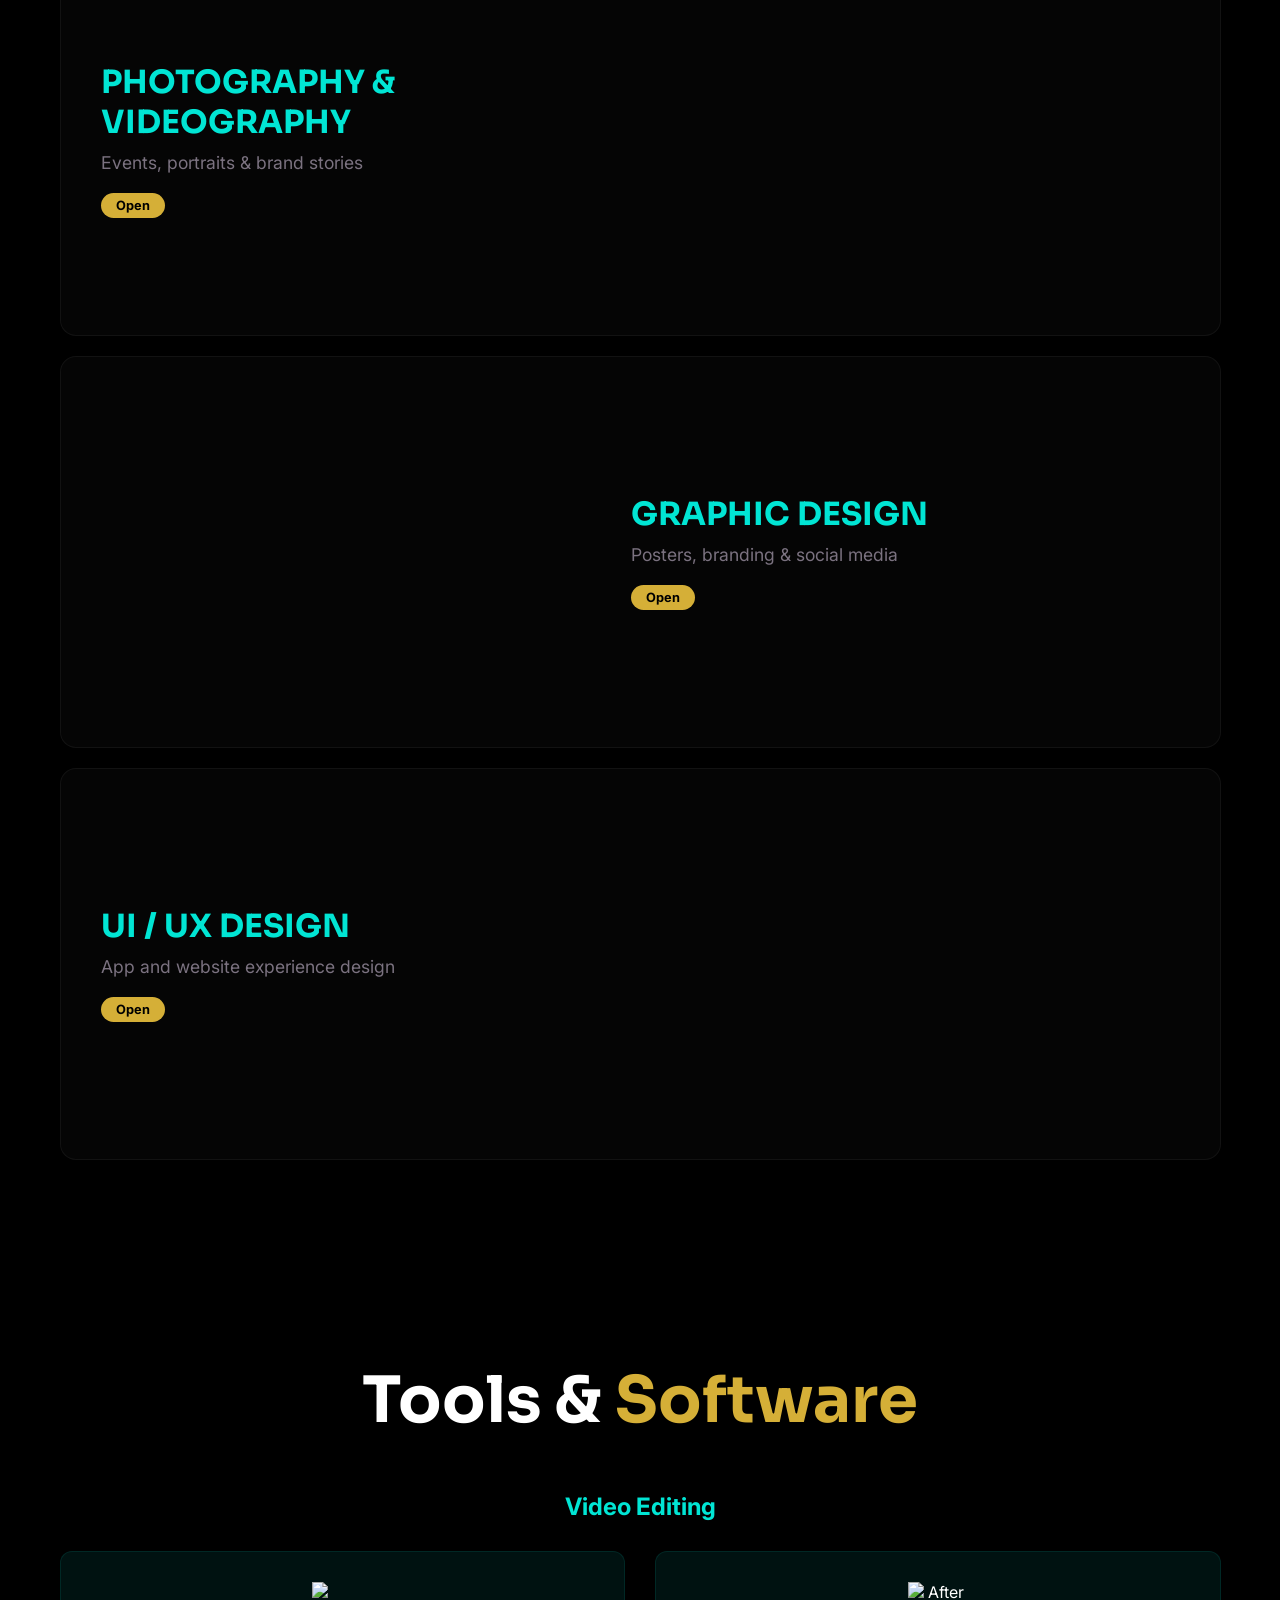
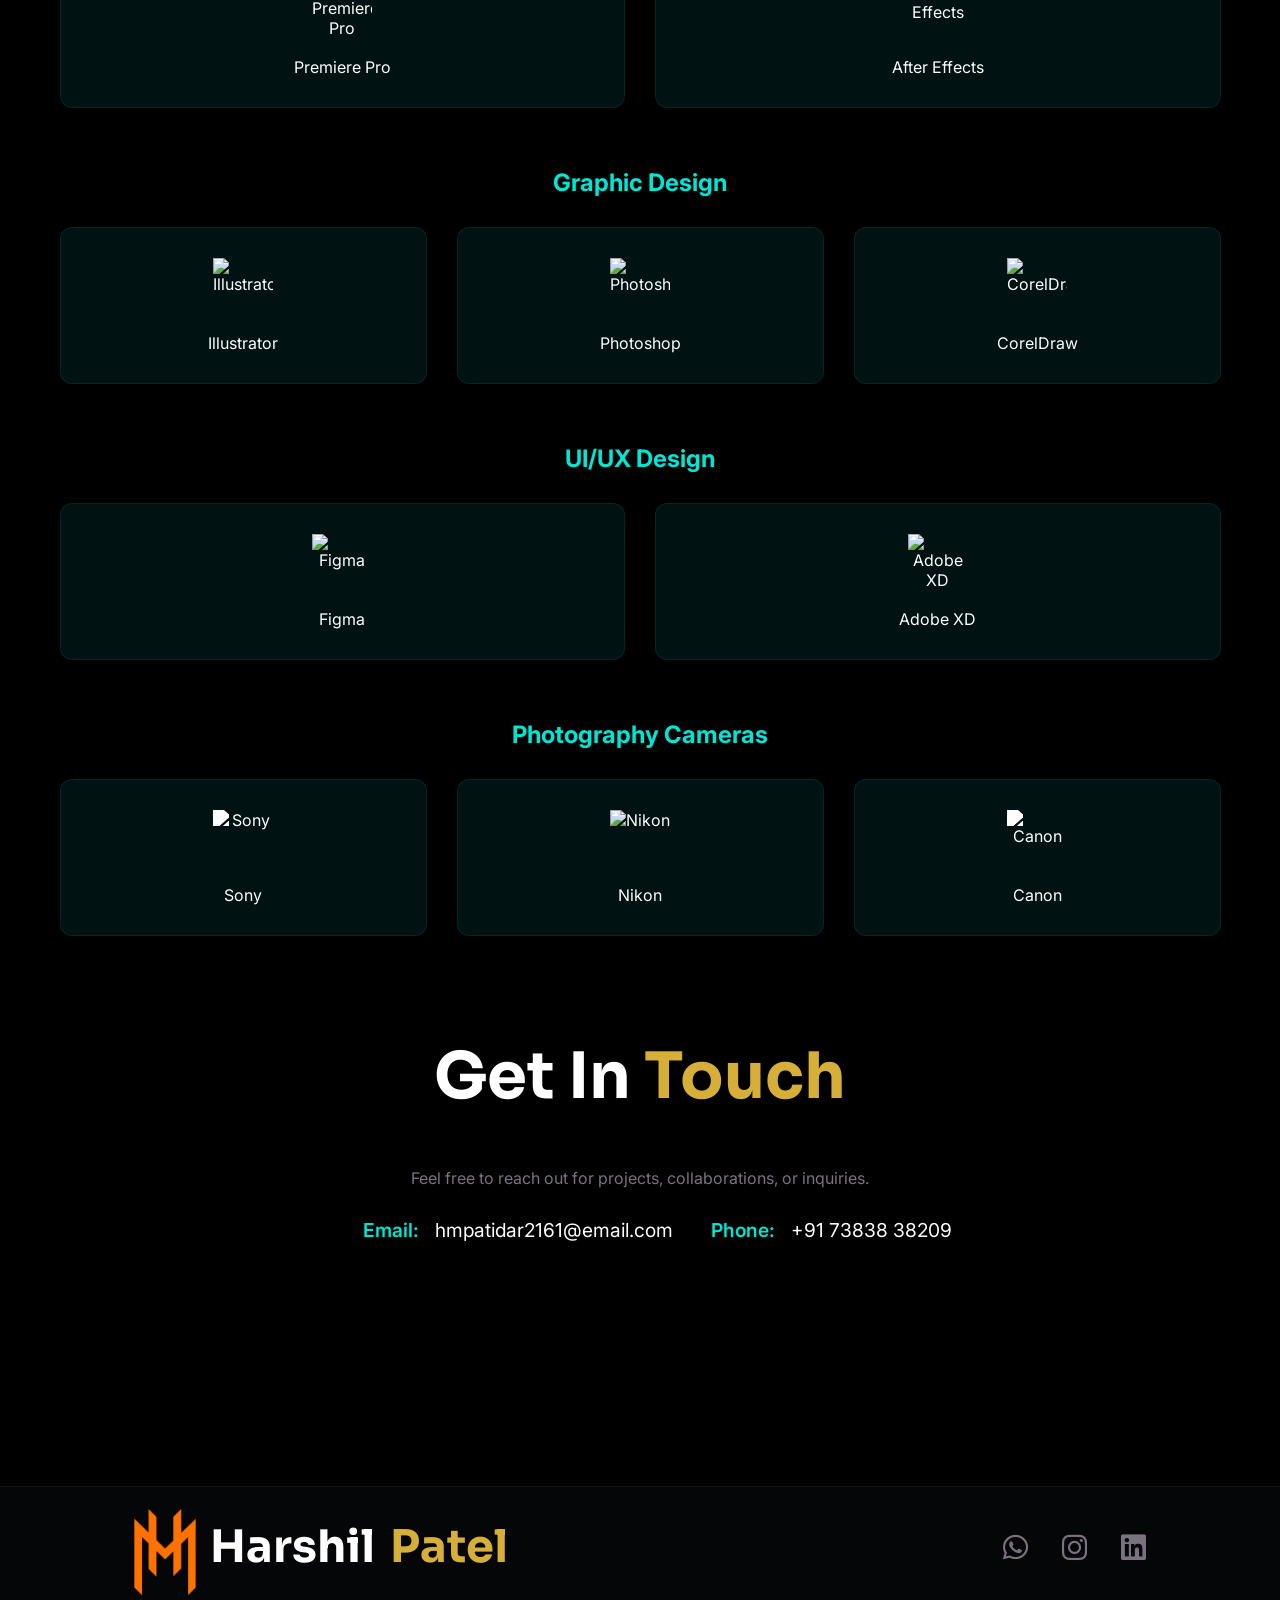
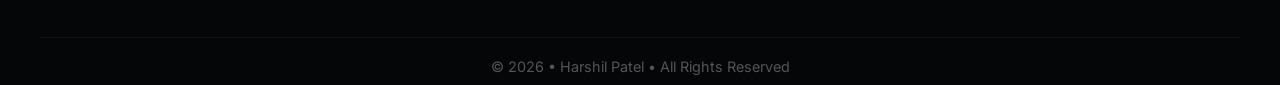
==== commit f9275cc4: "feat: Replace logo images with new design and enhance brand animation styles" ====
--- a/index.html
+++ b/index.html
@@ -20,7 +20,7 @@
   <header class="navbar">
     <div class="nav-container">
       <a href="#" class="brand">
-        <img src="assets/images/3D Logo SQ Saffron TP.gif" alt="Harshil Patel logo" class="brand-logo" />
+        <img src="assets/images/HM Saffron.png" alt="Harshil Patel logo" class="brand-logo" />
         <div class="logo">Harshil<span>Patel</span></div>
       </a>
 
@@ -300,7 +300,7 @@
       <div class="footer-content container">
         <div class="footer-brand">
           <div class="footer-brand-content">
-            <img src="assets/images/3D Logo SQ Saffron TP.gif" alt="Harshil Patel logo" class="footer-brand-logo" />
+            <img src="assets/images/HM Saffron.png" alt="Harshil Patel logo" class="footer-brand-logo" />
             <div class="logo">Harshil<span>Patel</span></div>
           </div>
         </div>
--- a/css/style.css
+++ b/css/style.css
@@ -21,6 +21,7 @@
 html {
   scrollbar-width: none;
   -ms-overflow-style: none;
+  overflow-x: hidden;
 }
 
 html::-webkit-scrollbar {
@@ -34,6 +35,8 @@
   overflow-x: hidden;
   scrollbar-width: none;
   -ms-overflow-style: none;
+  width: 100%;
+  max-width: 100%;
 }
 
 body::-webkit-scrollbar {
@@ -72,12 +75,20 @@
   justify-content: center;
 }
 
+.brand {
+  perspective: 1000px;
+}
+
 .brand-logo {
   width: 48px;
   height: 48px;
   object-fit: contain;
-  animation: brand-rotate 4s linear infinite;
+  animation: brand-rotate 3s linear infinite;
   transform-style: preserve-3d;
+  -webkit-transform-style: preserve-3d;
+  transform-origin: center center;
+  backface-visibility: visible;
+  -webkit-backface-visibility: visible;
 }
 
 .hamburger {
@@ -203,7 +214,8 @@
 .container {
   max-width: 1201px;
   margin: 0 auto;
-  width: 100%;
+  width: min(100%, 1201px);
+  padding: 0 20px;
 }
 
 .section-title {
@@ -282,6 +294,7 @@
   white-space: nowrap;
   letter-spacing: 4px;
   color: var(--accent-gold);
+  max-width: 100%;
 }
 
 .seq-1-text-layer {
@@ -299,6 +312,7 @@
   align-items: flex-start;
   gap: 3vw;
   width: 100%;
+  max-width: 100%;
 }
 
 .last-name-group {
@@ -366,9 +380,10 @@
 }
 
 .stroke-name-svg {
-  width: 100vw;
-  height: 12vw;
-  /* Accommodate the 10vw font size */
+  width: 100%;
+  max-width: 100%;
+  height: auto;
+  min-height: 70px;
   overflow: visible;
 }
 
@@ -588,33 +603,35 @@
 
 .contact-details-table {
   display: flex;
-  flex-direction: column;
+  flex-direction: row;
   align-items: center;
   justify-content: center;
   gap: 12px;
   margin: 0 auto 50px auto;
   font-size: 1.2rem;
+  width: 100%;
+}
+
+.contact-row {
+  display: grid;
+  grid-template-columns: 90px minmax(0, auto);
+  align-items: center;
+  justify-content: center;
+  gap: 10px 16px;
   width: fit-content;
-}
-
-.contact-row {
-  display: flex;
-  align-items: center;
-  justify-content: center;
-  gap: 12px;
-  flex-wrap: wrap;
-  text-align: center;
+  max-width: 100%;
 }
 
 .contact-label {
   color: var(--accent-teal);
   padding-right: 0;
-  text-align: center;
+  text-align: right;
   font-weight: 600;
+  white-space: nowrap;
 }
 
 .contact-value {
-  text-align: center;
+  text-align: left;
 }
 
 .contact-value a {
@@ -674,6 +691,11 @@
   flex-shrink: 0;
   margin-top: 10px;
 }
+.footer-brand-logo {
+  transform-origin: center center;
+  backface-visibility: visible;
+  -webkit-backface-visibility: visible;
+}
 
 
 .footer-brand .logo span {
@@ -706,6 +728,14 @@
 
 /* Responsive */
 @media (max-width: 768px) {
+
+  .navbar {
+    padding: 10px 16px;
+  }
+
+  .container {
+    padding: 0 16px;
+  }
 
   .pin-hero {
     height: 100dvh;
@@ -726,8 +756,13 @@
     width: 100%;
   }
 
+  .section-title {
+    font-size: clamp(2rem, 7vw, 2.7rem);
+    margin-bottom: 24px;
+  }
+
   .about-content-pinned .section-title {
-    font-size: 2.3rem;
+    font-size: clamp(2rem, 7vw, 2.7rem);
     margin-bottom: 14px !important;
   }
 
@@ -739,7 +774,7 @@
   }
 
   .about-content-pinned .about-skills {
-    grid-template-columns: 1fr;
+    grid-template-columns: repeat(2, minmax(0, 1fr));
     gap: 10px;
     margin-top: 20px;
   }
@@ -752,9 +787,9 @@
 
   .about-content-pinned .skill-group {
     min-width: 0;
-    padding: 14px 12px;
+    padding: 12px 10px;
     border-left-width: 3px;
-    border-radius: 12px;
+    border-radius: 10px;
   }
 
   .about-content-pinned .skill-group h3 {
@@ -794,9 +829,15 @@
     display: flex;
   }
 
+  .contact-details-table {
+    width: 100%;
+  }
+
   .contact-row {
-    flex-direction: column;
+    grid-template-columns: 1fr;
     gap: 4px;
+    width: 100%;
+    justify-items: center;
   }
 
   .contact-label,
@@ -813,31 +854,65 @@
     padding: 0 20px;
   }
 
+  .footer-brand {
+    margin-left: 0;
+    align-items: center;
+  }
+
+  .footer-brand-content {
+    flex-direction: column;
+    align-items: center;
+    gap: 12px;
+  }
+
+  .footer-brand-logo {
+    width: 80px;
+    height: 80px;
+    margin-top: 0;
+  }
+
+  .footer-brand .logo {
+    font-size: 2.4rem;
+    margin-left: 0;
+  }
+
+  .footer .social-icons {
+    margin-right: 0;
+  }
+
+  .footer .social-icons a {
+    margin: 0 12px;
+    font-size: 1.8rem;
+  }
+
   .seq-1-text-layer {
-    padding-top: 10vh;
-    /* Move text to the top */
+    padding-top: 8vh;
+    /* Move text up a bit on mobile */
   }
 
   .split-name {
-    font-size: 16vw !important;
-    /* Larger since they are stacked */
+    font-size: clamp(3.2rem, 12vw, 5.5rem) !important;
+    display: flex;
+    flex-wrap: wrap;
+    justify-content: center;
+    align-items: center;
+    gap: 0.8rem;
+    width: 100%;
+    max-width: 100%;
+  }
+
+  .last-name-group {
     display: flex;
     flex-direction: column;
     align-items: center;
-    height: auto;
-    gap: 0;
-  }
-
-  .last-name-group {
-    align-items: center;
-    /* Center subtitle under PATEL on mobile */
+    width: 100%;
   }
 
   .subtitle-text {
-    font-size: 5.5vw;
-    /* Scale up for readability on mobile */
+    font-size: clamp(1rem, 4vw, 1.4rem);
     margin-top: 1vw;
     letter-spacing: 2px;
+    white-space: normal;
   }
 
   .split-name .first-name,
@@ -846,12 +921,15 @@
     right: auto;
     left: auto;
     margin: 0;
+    white-space: normal;
+    width: 100%;
   }
 
   .filled-name,
   .stroke-name-new {
-    font-size: 11vw;
-    /* Smaller so it fits completely */
+    font-size: clamp(3rem, 12vw, 5rem);
+    letter-spacing: 1px;
+    white-space: normal;
   }
 
   .service-card,
@@ -860,17 +938,36 @@
     text-align: center;
   }
 
+  .tools-grid {
+    grid-template-columns: repeat(2, minmax(0, 1fr));
+    gap: 16px;
+  }
+
+  .tool-item {
+    padding: 18px 12px;
+  }
+
+  .tool-item img {
+    width: 44px;
+    height: 44px;
+    margin-bottom: 10px;
+  }
+
   .service-img,
   .service-info {
     width: 100%;
   }
 
   .hero-subtitle {
-    font-size: 1.2rem;
+    font-size: 1rem;
   }
 
   .hero-desc {
     font-size: 0.9rem;
+  }
+
+  .seq-2-subtitle {
+    padding: 0 16px;
   }
 }
 
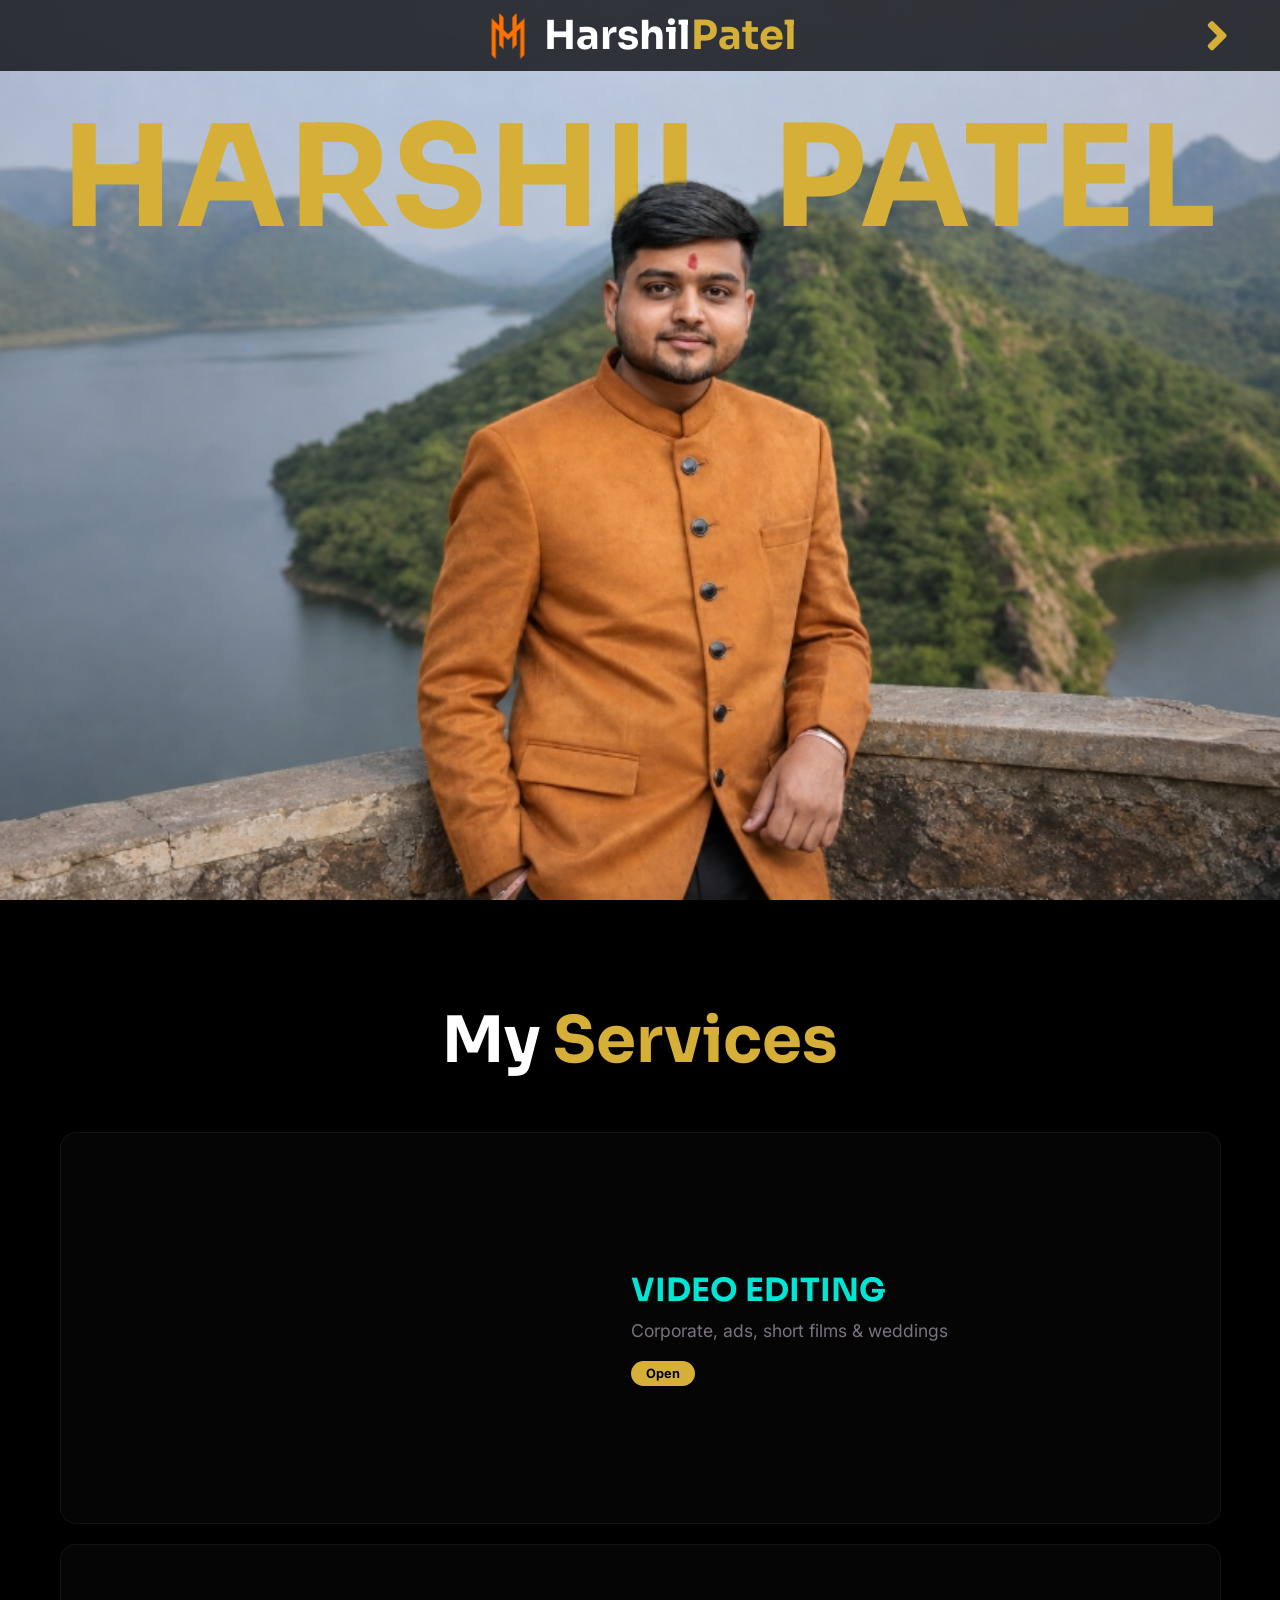
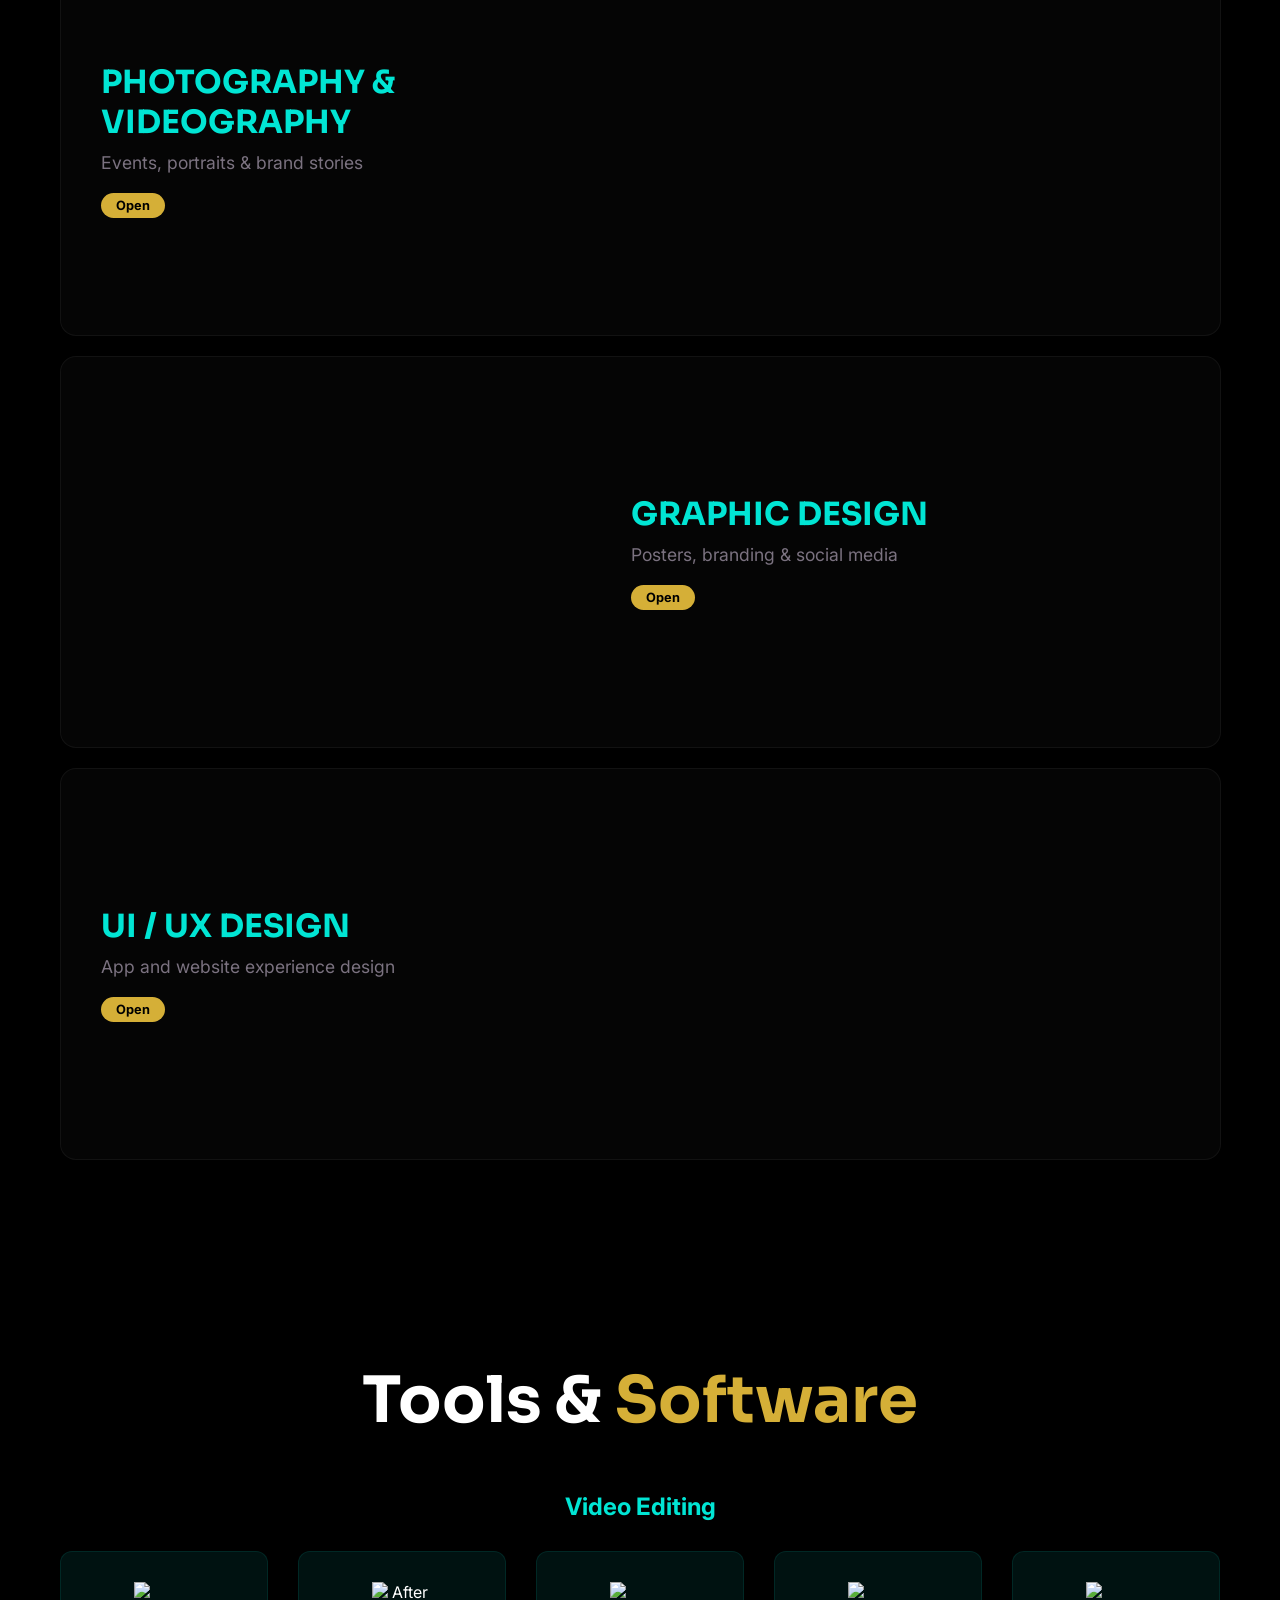
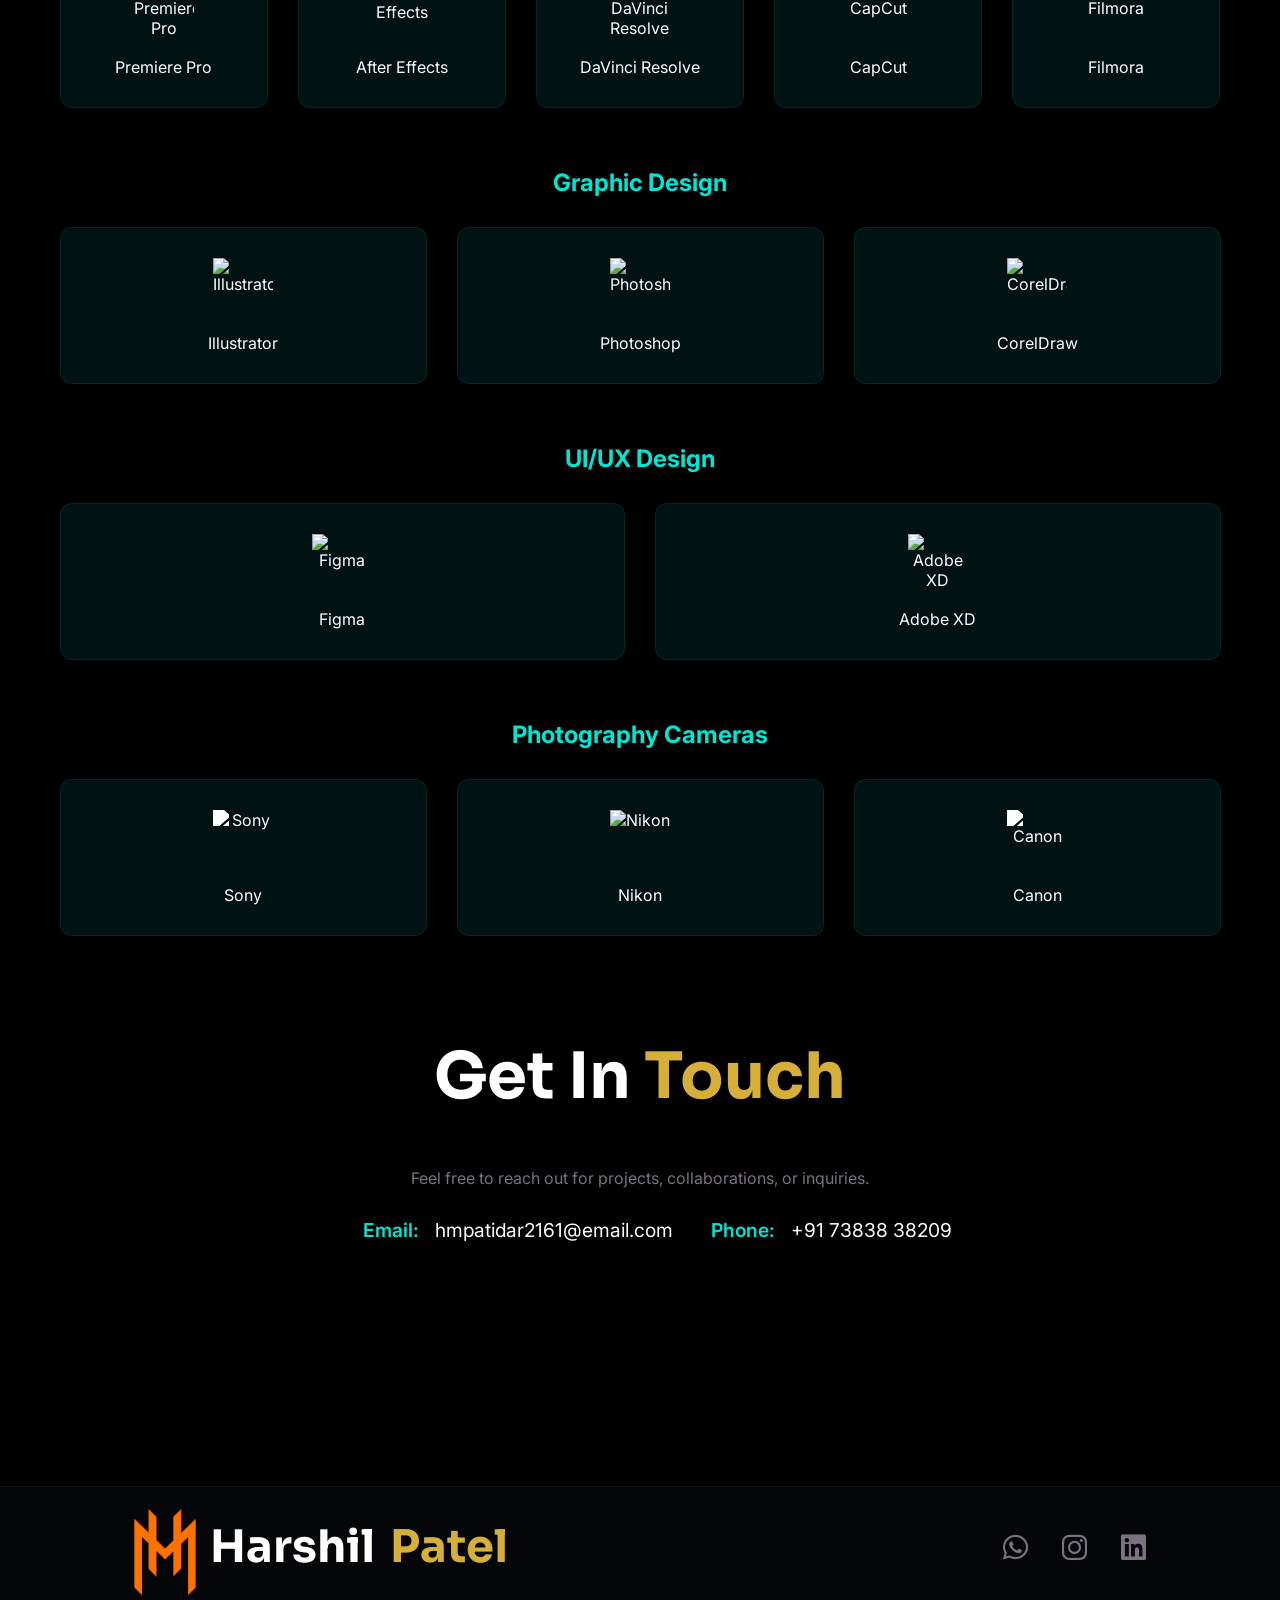
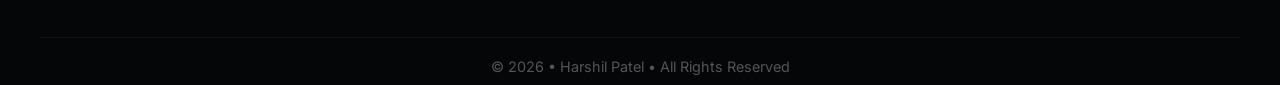
==== commit 78c65c61: "feat: Add new tools to the tools section for enhanced portfolio showcase" ====
--- a/index.html
+++ b/index.html
@@ -201,6 +201,18 @@
                 <img src="https://www.svgrepo.com/show/452141/adobe-after-effects.svg" alt="After Effects">
                 <p>After Effects</p>
               </div>
+              <div class="tool-item">
+                <img src="https://upload.wikimedia.org/wikipedia/commons/4/4d/DaVinci_Resolve_Studio.png" alt="DaVinci Resolve">
+                <p>DaVinci Resolve</p>
+              </div>
+              <div class="tool-item">
+                <img src="https://static.vecteezy.com/system/resources/previews/048/759/325/non_2x/capcut-transparent-icon-free-png.png" alt="CapCut">
+                <p>CapCut</p>
+              </div>
+              <div class="tool-item">
+                <img src="https://images-eds-ssl.xboxlive.com/image?url=4rt9.lXDC4H_93laV1_eHHFT949fUipzkiFOBH3fAiZZUCdYojwUyX2aTonS1aIwMrx6NUIsHfUHSLzjGJFxxjeeMeR_QZ3ewKpujC90DLPjqTVtQCKl37IMUowE375mnWxsNpcQy6nUZmN9fwSfXMdpPJICW946AFO6.TVvJ.A-&format=source" alt="Filmora">
+                <p>Filmora</p>
+              </div>
             </div>
           </div>
 
--- a/css/style.css
+++ b/css/style.css
@@ -167,11 +167,20 @@
 
 @keyframes brand-rotate {
   0% {
-    transform: rotateY(0deg);
+    transform: rotateY(0deg) translateZ(0);
+  }
+  50% {
+    transform: rotateY(-180deg) translateZ(3px);
   }
   100% {
-    transform: rotateY(360deg);
-  }
+    transform: rotateY(-360deg) translateZ(0);
+  }
+}
+
+@-webkit-keyframes brand-rotate {
+  0% { -webkit-transform: rotateY(0deg) translateZ(0); transform: rotateY(0deg) translateZ(0); }
+ 50% { -webkit-transform: rotateY(-180deg) translateZ(3px); transform: rotateY(-180deg) translateZ(3px); }
+ 100% { -webkit-transform: rotateY(-360deg) translateZ(0); transform: rotateY(-360deg) translateZ(0); }
 }
 
 .logo {
